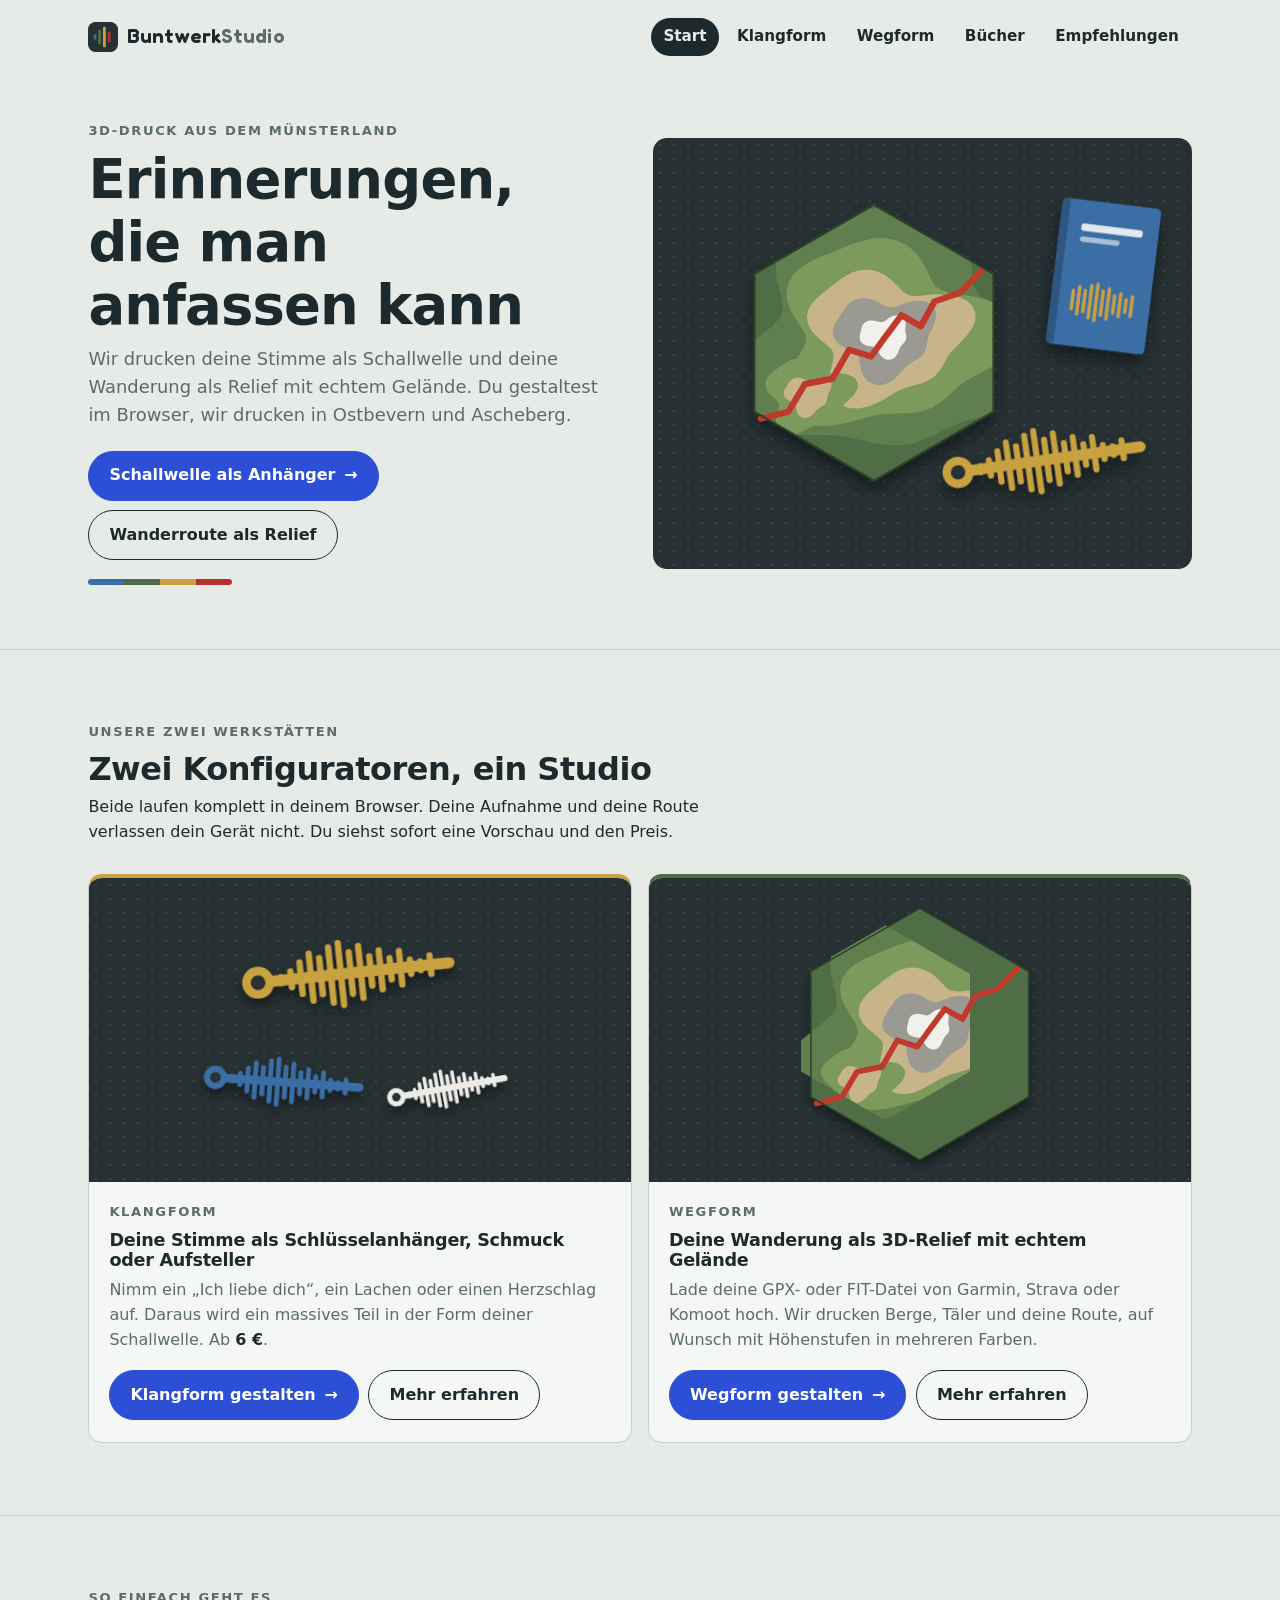
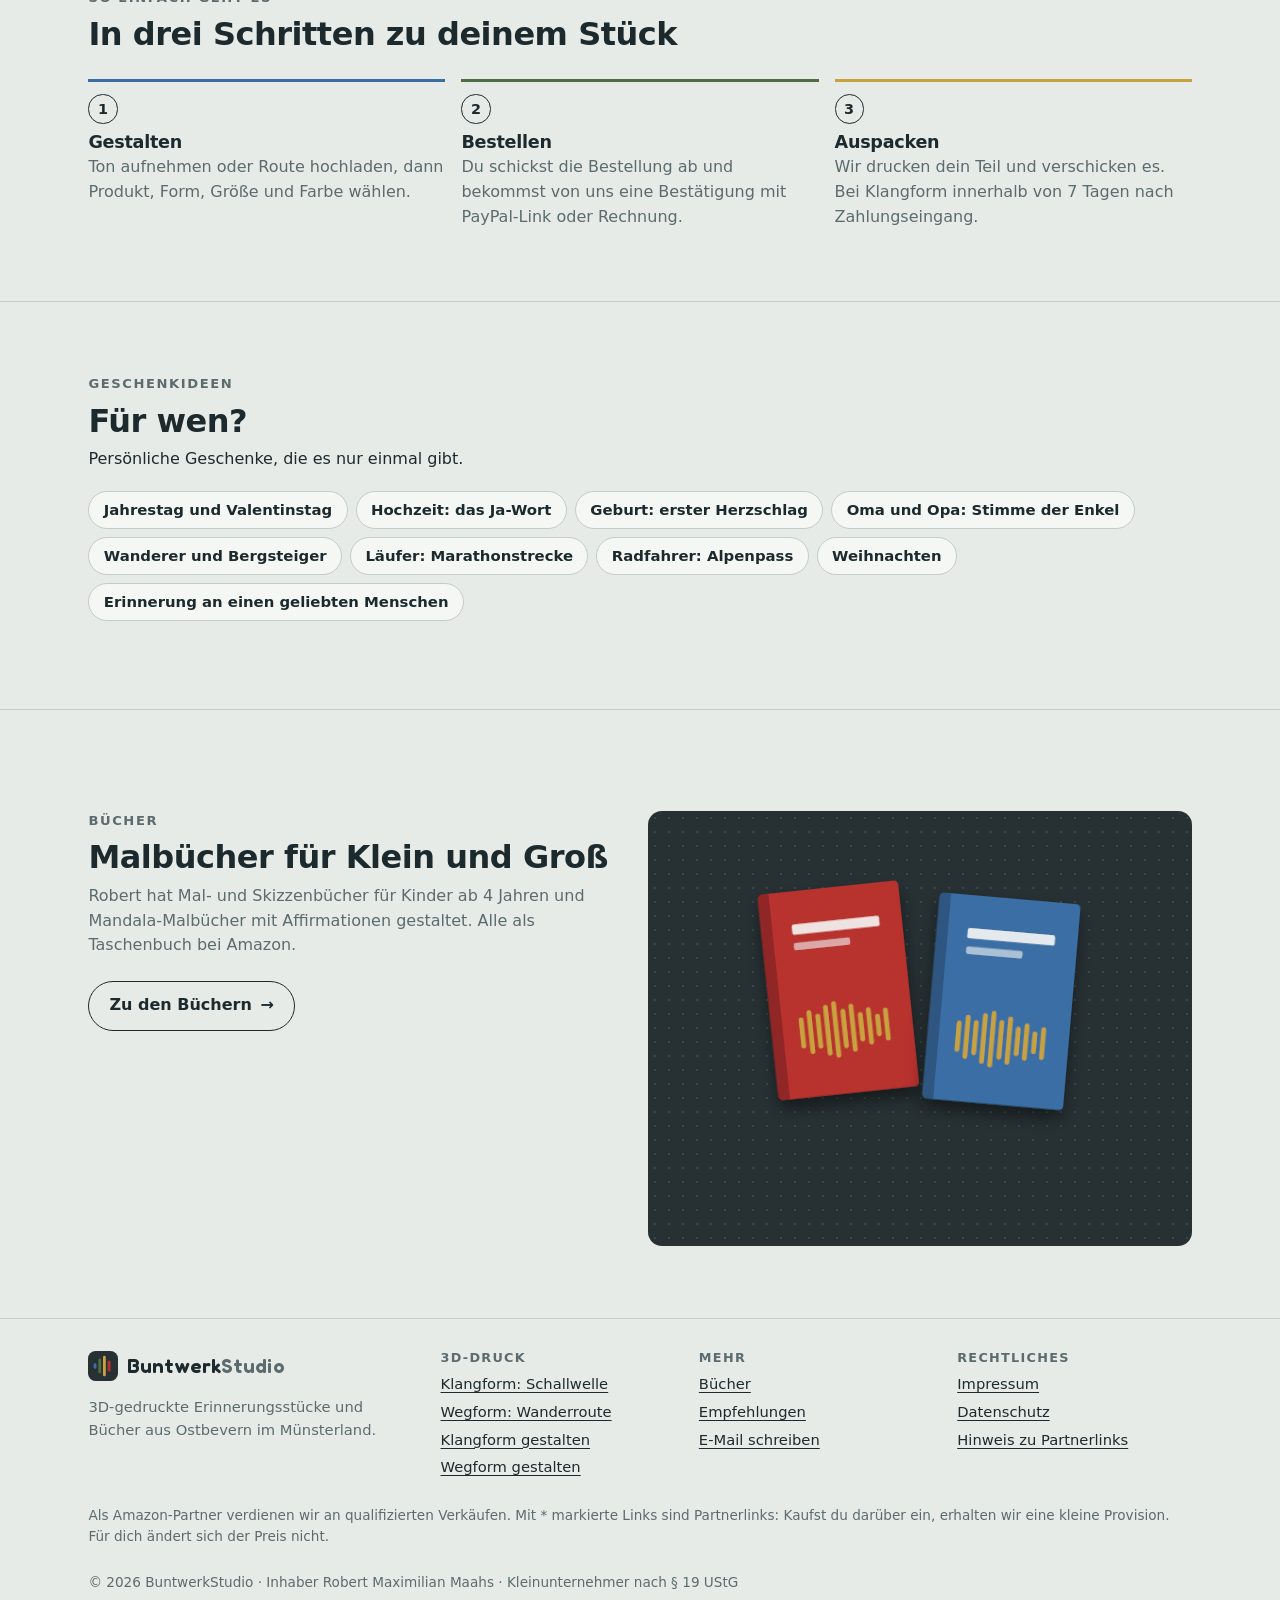
==== index.html @ 632449df "Website BuntwerkStudio: Startseite, Klangform, Wegform, Bücher, Empfehlungen, Impressum, Datenschutz" ====
<!doctype html>
<html lang="de">
<head>
  <meta charset="utf-8">
  <meta name="viewport" content="width=device-width, initial-scale=1">
  <meta http-equiv="Content-Security-Policy" content="default-src 'self'; img-src 'self' data:; style-src 'self'; script-src 'self'; font-src 'self'; form-action 'none'; base-uri 'self'">
  <meta name="referrer" content="strict-origin-when-cross-origin">
  <title>BuntwerkStudio – Schallwelle und Wanderroute als 3D-Druck</title>
  <meta name="description" content="Personalisierte 3D-Druck-Geschenke aus dem Münsterland: deine Stimme als Schallwellen-Anhänger (Klangform) und deine Wanderroute als 3D-Relief (Wegform). Dazu Malbücher für Kinder und Erwachsene.">
  <meta name="robots" content="index, follow, max-image-preview:large">
  <link rel="canonical" href="https://buntwerkstudio.github.io/">
  <meta property="og:type" content="website">
  <meta property="og:locale" content="de_DE">
  <meta property="og:site_name" content="BuntwerkStudio">
  <meta property="og:title" content="BuntwerkStudio – Schallwelle und Wanderroute als 3D-Druck">
  <meta property="og:description" content="Personalisierte 3D-Druck-Geschenke aus dem Münsterland: deine Stimme als Schallwellen-Anhänger (Klangform) und deine Wanderroute als 3D-Relief (Wegform). Dazu Malbücher für Kinder und Erwachsene.">
  <meta property="og:url" content="https://buntwerkstudio.github.io/">
  <meta property="og:image" content="https://buntwerkstudio.github.io/img/vorschau.png">
  <meta property="og:image:width" content="1200">
  <meta property="og:image:height" content="630">
  <meta name="twitter:card" content="summary_large_image">
  <meta name="theme-color" content="#273134">
  <link rel="icon" href="data:image/svg+xml,%3Csvg xmlns=%22http://www.w3.org/2000/svg%22 viewBox=%220 0 32 32%22%3E%3Crect width=%2232%22 height=%2232%22 rx=%228%22 fill=%22%23273134%22/%3E%3Crect x=%226%22 y=%2213%22 width=%223%22 height=%226%22 rx=%221.5%22 fill=%22%233a6ea5%22/%3E%3Crect x=%2211%22 y=%228%22 width=%223%22 height=%2216%22 rx=%221.5%22 fill=%22%234f6e45%22/%3E%3Crect x=%2216%22 y=%225%22 width=%223%22 height=%2222%22 rx=%221.5%22 fill=%22%23c9a23f%22/%3E%3Crect x=%2221%22 y=%2210%22 width=%223%22 height=%2212%22 rx=%221.5%22 fill=%22%23b8312f%22/%3E%3C/svg%3E">
  <link rel="preload" href="fonts/fredoka-600.woff" as="font" type="font/woff" crossorigin>
  <link rel="stylesheet" href="css/style.css">
  <script type="application/ld+json">{"@context":"https://schema.org","@type":"Organization","@id":"https://buntwerkstudio.github.io/#organisation","name":"BuntwerkStudio","url":"https://buntwerkstudio.github.io/","logo":"https://buntwerkstudio.github.io/img/logo.png","email":"buntwerkstudio@gmail.com","founder":{"@type":"Person","name":"Robert Maximilian Maahs"},"address":{"@type":"PostalAddress","streetAddress":"Zum Fuchsbau 7","postalCode":"48346","addressLocality":"Ostbevern","addressRegion":"Nordrhein-Westfalen","addressCountry":"DE"},"brand":[{"@type":"Brand","name":"Klangform"},{"@type":"Brand","name":"Wegform"}],"sameAs":["https://klangform.netlify.app/","https://tracks-and-trails.netlify.app/"]}</script><script type="application/ld+json">{"@context":"https://schema.org","@type":"WebSite","name":"BuntwerkStudio","url":"https://buntwerkstudio.github.io/","inLanguage":"de-DE","publisher":{"@id":"https://buntwerkstudio.github.io/#organisation"}}</script>
</head>
<body>
<header class="huelle kopfzeile"><a class="wortmarke" href="./" aria-label="BuntwerkStudio – Startseite"><svg viewBox="0 0 32 32" aria-hidden="true"><rect width="32" height="32" rx="8" fill="#273134"/><rect x="6" y="13" width="3" height="6" rx="1.5" fill="#3a6ea5"/><rect x="11" y="8" width="3" height="16" rx="1.5" fill="#4f6e45"/><rect x="16" y="5" width="3" height="22" rx="1.5" fill="#c9a23f"/><rect x="21" y="10" width="3" height="12" rx="1.5" fill="#b8312f"/></svg><span>Buntwerk<b>Studio</b></span></a><nav class="menue" aria-label="Hauptmenü"><a href="./" aria-current="page">Start</a><a href="schallwelle-anhaenger.html">Klangform</a><a href="wanderroute-3d-relief.html">Wegform</a><a href="buecher.html">Bücher</a><a href="empfehlungen.html">Empfehlungen</a></nav></header>
<main>
<section class="huelle held">
  <div>
    <p class="marke">3D-Druck aus dem Münsterland</p>
    <h1>Erinnerungen, die man anfassen kann</h1>
    <p class="einleitung">Wir drucken deine Stimme als Schallwelle und deine Wanderung als Relief mit echtem Gelände. Du gestaltest im Browser, wir drucken in Ostbevern und Ascheberg.</p>
    <div class="knoepfe">
      <a class="haupt" href="schallwelle-anhaenger.html">Schallwelle als Anhänger <span class="pfeil" aria-hidden="true">→</span></a>
      <a class="zweit" href="wanderroute-3d-relief.html">Wanderroute als Relief</a>
    </div>
    <div class="streifen" aria-hidden="true"><i></i><i></i><i></i><i></i></div>
  </div>
  <div class="bett"><svg viewBox="0 0 500 400" role="img" xmlns="http://www.w3.org/2000/svg"><title>3D-gedrucktes Wanderrelief, Schallwellen-Anhänger und Buch auf einem Druckbett</title><defs><filter id="schatten" x="-20%" y="-20%" width="140%" height="150%"><feDropShadow dx="0" dy="9" stdDeviation="8" flood-color="#000" flood-opacity=".45"/></filter></defs><clipPath id="sechs"><polygon points="315.9,254.0 205.0,318.0 94.1,254.0 94.1,126.0 205.0,62.0 315.9,126.0"/></clipPath><polygon points="315.9,254.0 205.0,318.0 94.1,254.0 94.1,126.0 205.0,62.0 315.9,126.0" fill="#4f6e45" filter="url(#schatten)"/><g clip-path="url(#sechs)"><polygon points="368.2,183.6 377.7,196.7 381.1,210.6 377.7,224.0 368.2,235.5 354.2,244.5 338.0,250.9 321.6,255.2 306.5,258.4 293.4,261.7 282.0,265.6 271.8,270.3 261.7,275.5 251.0,280.3 239.5,283.7 227.5,285.3 215.2,284.8 203.3,282.7 191.9,279.9 180.5,277.4 168.6,275.9 155.3,275.5 140.2,275.7 123.2,275.5 105.4,273.6 88.5,268.9 74.5,260.7 65.4,249.3 62.5,235.5 66.0,220.7 74.7,206.5 86.7,194.0 99.4,183.6 110.2,175.1 117.4,167.6 120.4,160.0 119.8,151.2 117.2,140.6 114.5,128.4 113.8,115.3 116.4,102.6 122.8,91.3 132.7,82.3 145.1,75.9 158.8,71.8 173.0,69.3 187.1,67.5 201.1,65.9 215.2,64.4 229.7,63.4 244.3,63.8 258.6,66.5 271.5,72.3 282.0,81.1 289.5,92.5 293.7,105.2 295.5,117.8 296.3,129.1 298.0,138.2 302.5,145.4 310.9,151.1 323.2,156.7 338.4,163.5 354.2,172.4" fill="#5f7f4f"/><polygon points="340.6,183.6 336.6,193.4 328.9,202.1 319.1,209.4 308.8,215.4 299.2,220.4 291.0,225.1 284.2,230.0 278.2,235.3 272.4,240.7 266.0,245.9 258.7,250.3 250.5,253.4 241.7,255.0 232.7,255.6 223.9,255.6 215.2,256.0 206.4,257.2 196.8,259.5 186.1,262.5 173.9,265.5 160.7,267.2 147.5,266.7 135.6,263.2 126.4,256.5 121.0,247.0 119.9,235.9 122.5,224.2 127.8,213.3 133.9,203.8 139.1,196.0 141.9,189.5 141.7,183.6 138.6,177.4 133.8,170.3 128.8,162.1 125.0,153.0 123.8,143.5 125.6,134.5 130.4,126.5 137.6,119.9 146.2,114.6 155.5,110.3 165.0,106.5 174.4,102.7 183.9,98.9 193.9,95.6 204.4,93.3 215.2,92.9 225.9,94.9 235.6,99.5 243.8,106.4 250.0,114.8 254.5,123.4 258.0,131.1 261.8,137.1 267.0,141.1 274.8,143.5 285.2,145.2 297.9,147.3 311.6,150.9 324.3,156.5 334.2,164.2 339.8,173.5" fill="#7d9a5d"/><polygon points="291.0,183.6 285.7,189.3 280.6,194.3 276.5,198.8 273.3,203.3 270.7,207.9 268.1,212.6 265.1,217.1 261.1,221.2 256.2,224.6 250.7,227.1 244.8,228.9 238.9,230.4 233.2,232.2 227.6,234.6 221.8,237.9 215.2,241.9 207.7,246.0 199.3,249.4 190.3,251.1 181.4,250.6 173.6,247.4 167.8,241.8 164.4,234.4 163.4,226.1 164.3,217.9 166.0,210.6 167.4,204.6 167.4,199.8 165.6,196.0 161.8,192.3 156.7,188.3 151.3,183.6 146.6,178.1 143.6,171.9 142.7,165.6 144.1,159.4 147.4,153.9 151.9,148.9 157.0,144.4 162.3,140.2 167.6,136.0 173.0,131.8 178.9,127.8 185.4,124.5 192.6,122.5 200.3,122.2 208.1,123.8 215.2,127.2 221.4,131.9 226.6,136.9 230.8,141.5 234.9,144.7 239.5,146.3 245.5,146.5 253.1,145.8 262.3,145.0 272.4,145.2 282.2,146.9 290.6,150.6 296.5,156.0 299.3,162.7 298.9,170.0 295.8,177.1" fill="#c8b48a"/><polygon points="255.9,183.6 255.0,186.8 254.5,190.0 254.0,193.2 253.1,196.5 251.6,199.5 249.3,202.3 246.4,204.6 243.2,206.5 240.0,208.4 237.0,210.3 234.2,212.7 231.5,215.7 228.4,219.2 224.8,222.9 220.4,226.2 215.2,228.6 209.7,229.5 204.3,228.6 199.6,225.9 195.9,221.9 193.5,216.9 192.2,211.8 191.6,207.2 191.0,203.5 189.8,200.7 187.7,198.7 184.5,197.1 180.5,195.4 176.1,193.3 172.1,190.6 169.0,187.3 167.2,183.6 166.7,179.7 167.5,175.8 169.1,172.1 171.2,168.6 173.3,165.2 175.5,161.8 177.8,158.4 180.5,155.1 183.7,152.1 187.7,149.8 192.4,148.6 197.5,148.5 202.7,149.6 207.5,151.5 211.7,153.8 215.2,155.9 218.4,157.1 221.6,157.3 225.3,156.3 229.9,154.7 235.3,152.8 241.5,151.4 247.9,151.0 253.7,152.0 258.4,154.5 261.5,158.3 262.7,162.8 262.4,167.6 261.0,172.2 259.1,176.5 257.2,180.2" fill="#9a9a92"/><polygon points="235.0,183.6 235.1,185.2 234.8,186.8 234.2,188.3 233.2,189.7 232.1,191.0 230.9,192.2 229.9,193.5 229.1,194.9 228.3,196.7 227.5,198.7 226.5,200.8 225.0,202.9 223.0,204.6 220.6,205.6 217.9,205.7 215.2,205.0 212.9,203.4 210.9,201.4 209.5,199.2 208.4,197.2 207.4,195.6 206.4,194.5 205.0,193.8 203.2,193.5 201.0,193.2 198.6,192.7 196.3,191.9 194.4,190.7 192.9,189.1 192.1,187.4 191.8,185.5 192.0,183.6 192.3,181.7 192.7,179.9 193.0,178.1 193.5,176.2 194.1,174.4 195.2,172.6 196.7,171.1 198.7,170.0 201.0,169.4 203.6,169.4 206.2,169.7 208.5,170.3 210.5,170.8 212.2,171.0 213.7,170.6 215.2,169.7 217.1,168.3 219.3,166.8 221.9,165.5 224.8,164.6 227.7,164.5 230.3,165.1 232.3,166.6 233.6,168.5 234.3,170.8 234.4,173.1 234.3,175.3 234.1,177.2 234.1,178.9 234.3,180.5 234.6,182.0" fill="#f1f0ea"/><polygon points="186.2,238.6 183.2,241.8 180.2,244.6 177.6,247.1 175.6,249.5 173.9,252.0 172.5,254.5 170.8,257.0 168.7,259.3 166.1,261.2 163.1,262.7 159.9,263.7 156.6,264.5 153.4,265.3 150.3,266.4 147.1,267.9 143.6,269.9 139.5,272.1 135.0,274.0 130.0,275.2 125.1,275.2 120.6,273.9 117.1,271.1 114.9,267.2 114.1,262.8 114.5,258.2 115.5,254.0 116.6,250.5 117.0,247.7 116.4,245.4 114.8,243.3 112.3,241.2 109.4,238.6 106.7,235.7 104.8,232.3 104.1,228.8 104.6,225.4 106.2,222.3 108.6,219.5 111.4,217.0 114.4,214.8 117.4,212.5 120.5,210.3 123.7,208.1 127.2,206.3 131.1,205.0 135.3,204.6 139.5,205.2 143.6,206.9 147.1,209.4 150.0,212.2 152.3,214.9 154.5,217.0 156.8,218.3 159.8,218.7 163.7,218.6 168.4,218.2 173.9,218.2 179.4,219.0 184.3,220.8 188.0,223.6 189.9,227.1 190.1,231.0 188.7,235.0" fill="#7d9a5d"/><polygon points="162.3,238.6 161.9,240.1 161.7,241.6 161.5,243.1 161.1,244.6 160.3,246.0 159.3,247.3 158.0,248.3 156.5,249.2 155.0,250.1 153.6,251.0 152.3,252.1 151.0,253.5 149.6,255.1 148.0,256.8 145.9,258.3 143.6,259.4 141.0,259.8 138.5,259.4 136.3,258.2 134.6,256.3 133.5,254.0 132.9,251.7 132.6,249.6 132.4,247.8 131.8,246.5 130.9,245.6 129.4,244.9 127.5,244.1 125.5,243.1 123.6,241.9 122.2,240.4 121.4,238.6 121.2,236.8 121.5,235.0 122.3,233.3 123.2,231.7 124.2,230.2 125.2,228.6 126.3,227.0 127.5,225.5 129.0,224.1 130.9,223.1 133.0,222.5 135.4,222.4 137.7,222.9 140.0,223.8 141.9,224.9 143.6,225.8 145.0,226.4 146.5,226.5 148.2,226.1 150.3,225.3 152.8,224.4 155.7,223.8 158.6,223.6 161.3,224.1 163.5,225.2 164.9,226.9 165.5,229.0 165.3,231.2 164.7,233.4 163.8,235.3 163.0,237.1" fill="#c8b48a"/></g><path d="M100.0,260.4 L125.6,254.0 L141.0,228.4 L166.6,223.3 L182.0,196.4 L202.4,202.8 L215.2,184.9 L230.6,164.4 L248.5,174.6 L261.3,151.6 L284.4,143.9 L304.8,123.4" fill="none" stroke="#c0392b" stroke-width="5.8" stroke-linecap="round" stroke-linejoin="round"/><polygon points="315.9,254.0 205.0,318.0 94.1,254.0 94.1,126.0 205.0,62.0 315.9,126.0" fill="none" stroke="#2e4229" stroke-width="2"/><g transform="rotate(-8 363 299)" filter="url(#schatten)"><g fill="#c9a23f"><circle cx="282.3" cy="299.0" r="14.3"/><rect x="283.6" y="294.0" width="174.4" height="9.9" rx="5.0"/><rect x="300.6" y="293.4" width="5.5" height="11.2" rx="2.8"/><rect x="309.4" y="289.1" width="5.5" height="19.8" rx="2.8"/><rect x="318.3" y="281.9" width="5.5" height="34.1" rx="2.8"/><rect x="327.2" y="274.8" width="5.5" height="48.4" rx="2.8"/><rect x="336.1" y="279.8" width="5.5" height="38.4" rx="2.8"/><rect x="344.9" y="271.1" width="5.5" height="55.8" rx="2.8"/><rect x="353.8" y="268.0" width="5.5" height="62.0" rx="2.8"/><rect x="362.7" y="277.3" width="5.5" height="43.4" rx="2.8"/><rect x="371.6" y="272.6" width="5.5" height="52.7" rx="2.8"/><rect x="380.5" y="282.9" width="5.5" height="32.2" rx="2.8"/><rect x="389.3" y="278.5" width="5.5" height="40.9" rx="2.8"/><rect x="398.2" y="286.6" width="5.5" height="24.8" rx="2.8"/><rect x="407.1" y="281.0" width="5.5" height="36.0" rx="2.8"/><rect x="416.0" y="289.7" width="5.5" height="18.6" rx="2.8"/><rect x="424.9" y="292.2" width="5.5" height="13.6" rx="2.8"/><rect x="433.7" y="287.8" width="5.5" height="22.3" rx="2.8"/><rect x="442.6" y="294.0" width="5.5" height="9.9" rx="2.8"/></g><circle cx="282.3" cy="299.0" r="6.8" fill="#273134"/></g><g transform="rotate(7 418 128)" filter="url(#schatten)"><rect x="372" y="60" width="92" height="136" rx="4" fill="#3a6ea5"/><rect x="372" y="60" width="7.4" height="136" rx="2" fill="#000" opacity=".22"/><rect x="392.2" y="81.8" width="57.0" height="6.8" rx="2" fill="#f5f7f4" opacity=".9"/><rect x="392.2" y="94.0" width="36.8" height="4.8" rx="2" fill="#f5f7f4" opacity=".6"/><g transform="translate(390.4 134.8) scale(0.613)" fill="#c9a23f"><rect x="0" y="13.5" width="5" height="33.0" rx="2.5"/><rect x="9" y="6.599999999999998" width="5" height="46.8" rx="2.5"/><rect x="18" y="11.399999999999999" width="5" height="37.2" rx="2.5"/><rect x="27" y="3.0" width="5" height="54.0" rx="2.5"/><rect x="36" y="0.0" width="5" height="60.0" rx="2.5"/><rect x="45" y="9.0" width="5" height="42.0" rx="2.5"/><rect x="54" y="4.5" width="5" height="51.0" rx="2.5"/><rect x="63" y="14.399999999999999" width="5" height="31.2" rx="2.5"/><rect x="72" y="10.2" width="5" height="39.6" rx="2.5"/><rect x="81" y="18.0" width="5" height="24.0" rx="2.5"/><rect x="90" y="12.600000000000001" width="5" height="34.8" rx="2.5"/></g></g></svg></div>
</section>

<section class="abschnitt"><div class="huelle">
  <div class="kopf-abschnitt"><p class="marke">Unsere zwei Werkstätten</p>
    <h2>Zwei Konfiguratoren, ein Studio</h2>
    <p>Beide laufen komplett in deinem Browser. Deine Aufnahme und deine Route verlassen dein Gerät nicht. Du siehst sofort eine Vorschau und den Preis.</p></div>
  <div class="karten">
    <article class="karte karte-oben gold">
      <div class="bett"><svg viewBox="0 0 500 400" role="img" xmlns="http://www.w3.org/2000/svg"><title>Schlüsselanhänger in Form einer Schallwelle</title><defs><filter id="schatten" x="-20%" y="-20%" width="140%" height="150%"><feDropShadow dx="0" dy="9" stdDeviation="8" flood-color="#000" flood-opacity=".45"/></filter></defs><g transform="rotate(-6 235 125)" filter="url(#schatten)"><g fill="#c9a23f"><circle cx="115.8" cy="125.0" r="20.8"/><rect x="117.7" y="117.8" width="257.3" height="14.4" rx="7.2"/><rect x="142.2" y="116.9" width="8.1" height="16.2" rx="4.1"/><rect x="155.4" y="110.6" width="8.1" height="28.8" rx="4.1"/><rect x="168.5" y="100.2" width="8.1" height="49.5" rx="4.1"/><rect x="181.7" y="89.9" width="8.1" height="70.2" rx="4.1"/><rect x="194.8" y="97.1" width="8.1" height="55.8" rx="4.1"/><rect x="207.9" y="84.5" width="8.1" height="81.0" rx="4.1"/><rect x="221.1" y="80.0" width="8.1" height="90.0" rx="4.1"/><rect x="234.2" y="93.5" width="8.1" height="63.0" rx="4.1"/><rect x="247.3" y="86.8" width="8.1" height="76.5" rx="4.1"/><rect x="260.5" y="101.6" width="8.1" height="46.8" rx="4.1"/><rect x="273.6" y="95.3" width="8.1" height="59.4" rx="4.1"/><rect x="286.7" y="107.0" width="8.1" height="36.0" rx="4.1"/><rect x="299.9" y="98.9" width="8.1" height="52.2" rx="4.1"/><rect x="313.0" y="111.5" width="8.1" height="27.0" rx="4.1"/><rect x="326.1" y="115.1" width="8.1" height="19.8" rx="4.1"/><rect x="339.3" y="108.8" width="8.1" height="32.4" rx="4.1"/><rect x="352.4" y="117.8" width="8.1" height="14.4" rx="4.1"/></g><circle cx="115.8" cy="125.0" r="9.8" fill="#273134"/></g><g transform="rotate(4 150 268)" filter="url(#schatten)"><g fill="#3a6ea5"><circle cx="60.2" cy="268.0" r="15.2"/><rect x="61.6" y="262.7" width="193.4" height="10.6" rx="5.3"/><rect x="79.7" y="262.1" width="6.1" height="11.9" rx="3.1"/><rect x="89.6" y="257.4" width="6.1" height="21.1" rx="3.1"/><rect x="99.5" y="249.8" width="6.1" height="36.3" rx="3.1"/><rect x="109.4" y="242.3" width="6.1" height="51.5" rx="3.1"/><rect x="119.3" y="247.5" width="6.1" height="40.9" rx="3.1"/><rect x="129.2" y="238.3" width="6.1" height="59.4" rx="3.1"/><rect x="139.1" y="235.0" width="6.1" height="66.0" rx="3.1"/><rect x="149.0" y="244.9" width="6.1" height="46.2" rx="3.1"/><rect x="158.9" y="239.9" width="6.1" height="56.1" rx="3.1"/><rect x="168.8" y="250.8" width="6.1" height="34.3" rx="3.1"/><rect x="178.7" y="246.2" width="6.1" height="43.6" rx="3.1"/><rect x="188.6" y="254.8" width="6.1" height="26.4" rx="3.1"/><rect x="198.5" y="248.9" width="6.1" height="38.3" rx="3.1"/><rect x="208.4" y="258.1" width="6.1" height="19.8" rx="3.1"/><rect x="218.3" y="260.7" width="6.1" height="14.5" rx="3.1"/><rect x="228.3" y="256.1" width="6.1" height="23.8" rx="3.1"/><rect x="238.2" y="262.7" width="6.1" height="10.6" rx="3.1"/></g><circle cx="60.2" cy="268.0" r="7.2" fill="#273134"/></g><g transform="rotate(-10 365 276)" filter="url(#schatten)"><g fill="#ecebe6"><circle cx="297.0" cy="276.0" r="12.0"/><rect x="298.1" y="271.8" width="146.9" height="8.3" rx="4.2"/><rect x="312.3" y="271.3" width="4.6" height="9.4" rx="2.3"/><rect x="319.8" y="267.7" width="4.6" height="16.6" rx="2.3"/><rect x="327.3" y="261.7" width="4.6" height="28.6" rx="2.3"/><rect x="334.8" y="255.7" width="4.6" height="40.6" rx="2.3"/><rect x="342.2" y="259.9" width="4.6" height="32.2" rx="2.3"/><rect x="349.7" y="252.6" width="4.6" height="46.8" rx="2.3"/><rect x="357.2" y="250.0" width="4.6" height="52.0" rx="2.3"/><rect x="364.7" y="257.8" width="4.6" height="36.4" rx="2.3"/><rect x="372.2" y="253.9" width="4.6" height="44.2" rx="2.3"/><rect x="379.7" y="262.5" width="4.6" height="27.0" rx="2.3"/><rect x="387.1" y="258.8" width="4.6" height="34.3" rx="2.3"/><rect x="394.6" y="265.6" width="4.6" height="20.8" rx="2.3"/><rect x="402.1" y="260.9" width="4.6" height="30.2" rx="2.3"/><rect x="409.6" y="268.2" width="4.6" height="15.6" rx="2.3"/><rect x="417.1" y="270.3" width="4.6" height="11.4" rx="2.3"/><rect x="424.6" y="266.6" width="4.6" height="18.7" rx="2.3"/><rect x="432.1" y="271.8" width="4.6" height="8.3" rx="2.3"/></g><circle cx="297.0" cy="276.0" r="5.7" fill="#273134"/></g></svg></div>
      <div class="karte-text">
        <p class="marke">Klangform</p>
        <h3>Deine Stimme als Schlüsselanhänger, Schmuck oder Aufsteller</h3>
        <p>Nimm ein „Ich liebe dich“, ein Lachen oder einen Herzschlag auf. Daraus wird ein massives Teil in der Form deiner Schallwelle. Ab <span class="preis">6 €</span>.</p>
        <div class="knoepfe">
          <a class="haupt" href="https://klangform.netlify.app/" rel="noopener">Klangform gestalten <span class="pfeil" aria-hidden="true">→</span></a>
          <a class="zweit" href="schallwelle-anhaenger.html">Mehr erfahren</a>
        </div>
      </div>
    </article>
    <article class="karte karte-oben gruen">
      <div class="bett"><svg viewBox="0 0 500 400" role="img" xmlns="http://www.w3.org/2000/svg"><title>Relief einer Wanderroute in Höhenstufen mit roter Route</title><defs><filter id="schatten" x="-20%" y="-20%" width="140%" height="150%"><feDropShadow dx="0" dy="9" stdDeviation="8" flood-color="#000" flood-opacity=".45"/></filter></defs><clipPath id="sechs"><polygon points="392.9,287.5 250.0,370.0 107.1,287.5 107.1,122.5 250.0,40.0 392.9,122.5"/></clipPath><polygon points="392.9,287.5 250.0,370.0 107.1,287.5 107.1,122.5 250.0,40.0 392.9,122.5" fill="#4f6e45" filter="url(#schatten)"/><g clip-path="url(#sechs)"><polygon points="460.4,196.8 472.6,213.7 477.0,231.6 472.6,248.8 460.3,263.7 442.4,275.3 421.5,283.5 400.3,289.0 380.8,293.2 363.9,297.4 349.3,302.4 336.1,308.5 323.0,315.2 309.3,321.3 294.5,325.8 278.9,327.8 263.2,327.2 247.9,324.5 233.1,320.9 218.5,317.7 203.1,315.7 186.0,315.2 166.4,315.5 144.6,315.3 121.7,312.8 99.8,306.7 81.8,296.1 70.1,281.4 66.3,263.6 70.8,244.6 82.1,226.3 97.6,210.1 113.9,196.8 127.8,185.8 137.1,176.2 141.0,166.4 140.2,155.0 136.8,141.3 133.4,125.6 132.5,108.8 135.8,92.3 144.1,77.7 156.8,66.2 172.7,57.9 190.4,52.7 208.7,49.4 226.9,47.1 245.0,45.1 263.2,43.1 281.8,41.8 300.7,42.3 319.0,45.8 335.7,53.2 349.3,64.6 358.9,79.3 364.4,95.6 366.7,111.9 367.7,126.4 369.9,138.3 375.7,147.5 386.5,154.9 402.4,162.1 421.9,170.9 442.4,182.3" fill="#5f7f4f"/><polygon points="424.8,196.8 419.6,209.4 409.8,220.7 397.1,230.1 383.8,237.7 371.4,244.2 360.8,250.2 352.0,256.5 344.4,263.3 336.9,270.4 328.7,277.1 319.3,282.7 308.6,286.7 297.3,288.8 285.7,289.5 274.4,289.6 263.2,290.0 251.8,291.6 239.5,294.5 225.6,298.5 209.9,302.3 192.9,304.5 175.9,303.9 160.5,299.3 148.7,290.7 141.7,278.5 140.2,264.1 143.7,249.1 150.5,235.0 158.4,222.8 165.0,212.8 168.6,204.4 168.3,196.8 164.4,188.8 158.3,179.6 151.8,169.0 146.9,157.2 145.3,145.1 147.6,133.4 153.8,123.2 163.1,114.7 174.2,107.9 186.2,102.3 198.4,97.3 210.5,92.4 222.8,87.6 235.7,83.3 249.2,80.4 263.2,79.8 276.9,82.4 289.5,88.3 300.0,97.3 308.0,108.0 313.8,119.1 318.3,129.1 323.2,136.8 330.0,142.0 339.9,145.1 353.4,147.3 369.8,150.0 387.4,154.6 403.7,161.8 416.5,171.7 423.8,183.8" fill="#7d9a5d"/><polygon points="360.9,196.8 354.0,204.1 347.5,210.5 342.1,216.4 338.0,222.2 334.6,228.1 331.4,234.1 327.4,240.0 322.3,245.2 316.1,249.6 308.9,252.8 301.2,255.1 293.7,257.1 286.4,259.3 279.1,262.5 271.6,266.7 263.2,271.9 253.5,277.1 242.6,281.5 231.0,283.8 219.6,283.1 209.6,279.0 202.1,271.8 197.7,262.2 196.4,251.5 197.5,240.9 199.7,231.5 201.5,223.8 201.5,217.7 199.1,212.7 194.3,208.0 187.7,202.8 180.7,196.8 174.7,189.6 170.8,181.7 169.7,173.5 171.5,165.6 175.7,158.4 181.5,152.0 188.1,146.2 194.9,140.8 201.7,135.3 208.8,129.9 216.3,124.8 224.7,120.6 234.1,118.0 244.0,117.6 253.9,119.7 263.2,124.1 271.2,130.1 277.8,136.6 283.3,142.4 288.5,146.6 294.5,148.7 302.2,148.9 312.0,148.0 323.8,147.0 336.8,147.2 349.5,149.4 360.4,154.1 368.0,161.1 371.6,169.8 371.0,179.2 367.1,188.4" fill="#c8b48a"/><polygon points="315.6,196.8 314.5,200.9 313.8,205.0 313.2,209.2 312.0,213.3 310.0,217.3 307.1,220.8 303.4,223.8 299.3,226.3 295.1,228.7 291.3,231.2 287.7,234.3 284.1,238.1 280.2,242.6 275.5,247.4 269.8,251.7 263.2,254.7 256.1,255.9 249.1,254.8 243.0,251.3 238.3,246.1 235.2,239.7 233.5,233.2 232.7,227.2 232.0,222.4 230.5,218.8 227.7,216.2 223.6,214.1 218.4,212.0 212.8,209.3 207.6,205.8 203.5,201.6 201.2,196.8 200.7,191.7 201.7,186.7 203.8,182.0 206.4,177.5 209.2,173.1 212.0,168.7 215.0,164.3 218.4,160.0 222.6,156.2 227.7,153.2 233.8,151.6 240.3,151.5 247.0,152.9 253.2,155.4 258.6,158.4 263.2,161.0 267.3,162.6 271.4,162.8 276.2,161.6 282.0,159.4 289.1,157.0 297.1,155.2 305.3,154.7 312.8,156.1 318.9,159.3 322.8,164.1 324.4,169.9 324.0,176.1 322.2,182.1 319.7,187.5 317.3,192.4" fill="#9a9a92"/><polygon points="288.6,196.8 288.8,198.8 288.5,200.9 287.6,202.8 286.4,204.6 284.9,206.3 283.4,207.8 282.1,209.5 281.0,211.4 280.1,213.6 279.0,216.2 277.7,219.0 275.8,221.6 273.2,223.8 270.1,225.1 266.6,225.3 263.2,224.3 260.1,222.3 257.6,219.7 255.8,216.9 254.4,214.3 253.1,212.2 251.8,210.8 250.0,209.9 247.7,209.5 244.9,209.1 241.8,208.5 238.8,207.4 236.3,205.9 234.5,203.9 233.4,201.6 233.0,199.2 233.2,196.8 233.6,194.4 234.1,192.0 234.6,189.6 235.2,187.2 236.0,184.8 237.3,182.6 239.2,180.6 241.8,179.2 244.9,178.5 248.2,178.4 251.5,178.9 254.5,179.6 257.1,180.3 259.3,180.5 261.2,180.0 263.2,178.8 265.6,177.1 268.4,175.1 271.8,173.4 275.6,172.3 279.3,172.1 282.6,173.0 285.2,174.8 286.9,177.3 287.7,180.3 287.9,183.2 287.7,186.0 287.5,188.5 287.5,190.7 287.8,192.7 288.2,194.7" fill="#f1f0ea"/><polygon points="225.8,267.7 221.9,271.8 218.0,275.4 214.7,278.6 212.0,281.7 210.0,284.9 208.1,288.1 205.9,291.3 203.2,294.3 199.9,296.8 196.0,298.7 191.8,300.0 187.6,301.0 183.5,302.0 179.5,303.4 175.3,305.4 170.8,308.0 165.6,310.8 159.7,313.3 153.4,314.8 147.0,314.9 141.2,313.1 136.7,309.5 133.9,304.6 132.9,298.8 133.4,292.9 134.7,287.5 136.0,283.0 136.6,279.3 135.9,276.4 133.7,273.7 130.5,271.0 126.8,267.7 123.3,263.9 120.9,259.6 119.9,255.0 120.6,250.6 122.7,246.6 125.7,243.0 129.4,239.8 133.2,236.9 137.1,234.0 141.0,231.2 145.2,228.4 149.7,226.0 154.8,224.3 160.2,223.8 165.6,224.6 170.8,226.8 175.3,230.0 179.1,233.6 182.1,237.1 184.9,239.9 187.9,241.5 191.7,242.0 196.7,241.8 202.9,241.4 209.9,241.4 217.0,242.4 223.3,244.7 228.0,248.3 230.6,252.8 230.8,257.9 229.0,263.0" fill="#7d9a5d"/><polygon points="195.0,267.7 194.5,269.6 194.2,271.5 193.9,273.4 193.4,275.4 192.4,277.2 191.1,278.8 189.3,280.2 187.5,281.4 185.5,282.4 183.8,283.6 182.1,285.0 180.5,286.8 178.6,288.9 176.5,291.1 173.8,293.1 170.8,294.5 167.5,295.0 164.3,294.5 161.5,292.9 159.3,290.5 157.9,287.5 157.1,284.5 156.7,281.8 156.4,279.5 155.7,277.9 154.4,276.7 152.5,275.7 150.1,274.7 147.5,273.5 145.1,271.9 143.3,269.9 142.2,267.7 141.9,265.4 142.4,263.1 143.4,260.9 144.6,258.8 145.9,256.8 147.2,254.7 148.5,252.7 150.1,250.7 152.1,249.0 154.4,247.6 157.2,246.8 160.2,246.8 163.3,247.5 166.2,248.6 168.7,250.0 170.8,251.2 172.7,251.9 174.6,252.0 176.8,251.5 179.5,250.5 182.8,249.4 186.4,248.5 190.2,248.3 193.7,248.9 196.5,250.4 198.3,252.6 199.1,255.3 198.9,258.2 198.0,260.9 196.9,263.4 195.8,265.7" fill="#c8b48a"/></g><path d="M114.7,295.8 L147.7,287.5 L167.5,254.5 L200.5,247.9 L220.3,213.2 L246.7,221.5 L263.2,198.4 L283.0,172.0 L306.1,185.2 L322.6,155.5 L352.3,145.6 L378.7,119.2" fill="none" stroke="#c0392b" stroke-width="7.4" stroke-linecap="round" stroke-linejoin="round"/><polygon points="392.9,287.5 250.0,370.0 107.1,287.5 107.1,122.5 250.0,40.0 392.9,122.5" fill="none" stroke="#2e4229" stroke-width="2"/></svg></div>
      <div class="karte-text">
        <p class="marke">Wegform</p>
        <h3>Deine Wanderung als 3D-Relief mit echtem Gelände</h3>
        <p>Lade deine GPX- oder FIT-Datei von Garmin, Strava oder Komoot hoch. Wir drucken Berge, Täler und deine Route, auf Wunsch mit Höhenstufen in mehreren Farben.</p>
        <div class="knoepfe">
          <a class="haupt" href="https://tracks-and-trails.netlify.app/" rel="noopener">Wegform gestalten <span class="pfeil" aria-hidden="true">→</span></a>
          <a class="zweit" href="wanderroute-3d-relief.html">Mehr erfahren</a>
        </div>
      </div>
    </article>
  </div>
</div></section>

<section class="abschnitt"><div class="huelle">
  <div class="kopf-abschnitt"><p class="marke">So einfach geht es</p><h2>In drei Schritten zu deinem Stück</h2></div>
  <ol class="ablauf">
    <li><h3>Gestalten</h3><p>Ton aufnehmen oder Route hochladen, dann Produkt, Form, Größe und Farbe wählen.</p></li>
    <li><h3>Bestellen</h3><p>Du schickst die Bestellung ab und bekommst von uns eine Bestätigung mit PayPal-Link oder Rechnung.</p></li>
    <li><h3>Auspacken</h3><p>Wir drucken dein Teil und verschicken es. Bei Klangform innerhalb von 7 Tagen nach Zahlungseingang.</p></li>
  </ol>
</div></section>

<section class="abschnitt"><div class="huelle">
  <div class="kopf-abschnitt"><p class="marke">Geschenkideen</p><h2>Für wen?</h2>
    <p>Persönliche Geschenke, die es nur einmal gibt.</p></div>
  <ul class="chips">
    <li>Jahrestag und Valentinstag</li><li>Hochzeit: das Ja-Wort</li><li>Geburt: erster Herzschlag</li>
    <li>Oma und Opa: Stimme der Enkel</li><li>Wanderer und Bergsteiger</li><li>Läufer: Marathonstrecke</li>
    <li>Radfahrer: Alpenpass</li><li>Weihnachten</li><li>Erinnerung an einen geliebten Menschen</li>
  </ul>
</div></section>

<section class="abschnitt"><div class="huelle karten">
  <div>
    <p class="marke">Bücher</p><h2>Malbücher für Klein und Groß</h2>
    <p class="leise">Robert hat Mal- und Skizzenbücher für Kinder ab 4 Jahren und Mandala-Malbücher mit Affirmationen gestaltet. Alle als Taschenbuch bei Amazon.</p>
    <div class="knoepfe"><a class="zweit" href="buecher.html">Zu den Büchern <span class="pfeil" aria-hidden="true">→</span></a></div>
  </div>
  <div class="bett"><svg viewBox="0 0 500 400" role="img" xmlns="http://www.w3.org/2000/svg"><title>Bücher von BuntwerkStudio</title><defs><filter id="schatten" x="-20%" y="-20%" width="140%" height="150%"><feDropShadow dx="0" dy="9" stdDeviation="8" flood-color="#000" flood-opacity=".45"/></filter></defs><g transform="rotate(-6 175 165)" filter="url(#schatten)"><rect x="110" y="70" width="130" height="190" rx="4" fill="#b8312f"/><rect x="110" y="70" width="10.4" height="190" rx="2" fill="#000" opacity=".22"/><rect x="138.6" y="100.4" width="80.6" height="9.5" rx="2" fill="#f5f7f4" opacity=".9"/><rect x="138.6" y="117.5" width="52.0" height="6.7" rx="2" fill="#f5f7f4" opacity=".6"/><g transform="translate(136.0 174.5) scale(0.867)" fill="#c9a23f"><rect x="0" y="13.5" width="5" height="33.0" rx="2.5"/><rect x="9" y="6.599999999999998" width="5" height="46.8" rx="2.5"/><rect x="18" y="11.399999999999999" width="5" height="37.2" rx="2.5"/><rect x="27" y="3.0" width="5" height="54.0" rx="2.5"/><rect x="36" y="0.0" width="5" height="60.0" rx="2.5"/><rect x="45" y="9.0" width="5" height="42.0" rx="2.5"/><rect x="54" y="4.5" width="5" height="51.0" rx="2.5"/><rect x="63" y="14.399999999999999" width="5" height="31.2" rx="2.5"/><rect x="72" y="10.2" width="5" height="39.6" rx="2.5"/><rect x="81" y="18.0" width="5" height="24.0" rx="2.5"/><rect x="90" y="12.600000000000001" width="5" height="34.8" rx="2.5"/></g></g><g transform="rotate(5 325 175)" filter="url(#schatten)"><rect x="260" y="80" width="130" height="190" rx="4" fill="#3a6ea5"/><rect x="260" y="80" width="10.4" height="190" rx="2" fill="#000" opacity=".22"/><rect x="288.6" y="110.4" width="80.6" height="9.5" rx="2" fill="#f5f7f4" opacity=".9"/><rect x="288.6" y="127.5" width="52.0" height="6.7" rx="2" fill="#f5f7f4" opacity=".6"/><g transform="translate(286.0 184.5) scale(0.867)" fill="#c9a23f"><rect x="0" y="13.5" width="5" height="33.0" rx="2.5"/><rect x="9" y="6.599999999999998" width="5" height="46.8" rx="2.5"/><rect x="18" y="11.399999999999999" width="5" height="37.2" rx="2.5"/><rect x="27" y="3.0" width="5" height="54.0" rx="2.5"/><rect x="36" y="0.0" width="5" height="60.0" rx="2.5"/><rect x="45" y="9.0" width="5" height="42.0" rx="2.5"/><rect x="54" y="4.5" width="5" height="51.0" rx="2.5"/><rect x="63" y="14.399999999999999" width="5" height="31.2" rx="2.5"/><rect x="72" y="10.2" width="5" height="39.6" rx="2.5"/><rect x="81" y="18.0" width="5" height="24.0" rx="2.5"/><rect x="90" y="12.600000000000001" width="5" height="34.8" rx="2.5"/></g></g></svg></div>
</div></section>
</main>
<footer class="fuss"><div class="huelle">
  <div class="fuss-raster">
    <div><a class="wortmarke" href="./"><svg viewBox="0 0 32 32" aria-hidden="true"><rect width="32" height="32" rx="8" fill="#273134"/><rect x="6" y="13" width="3" height="6" rx="1.5" fill="#3a6ea5"/><rect x="11" y="8" width="3" height="16" rx="1.5" fill="#4f6e45"/><rect x="16" y="5" width="3" height="22" rx="1.5" fill="#c9a23f"/><rect x="21" y="10" width="3" height="12" rx="1.5" fill="#b8312f"/></svg><span>Buntwerk<b>Studio</b></span></a>
      <p>3D-gedruckte Erinnerungsstücke und Bücher aus Ostbevern im Münsterland.</p></div>
    <div><h2>3D-Druck</h2><ul>
      <li><a href="schallwelle-anhaenger.html">Klangform: Schallwelle</a></li>
      <li><a href="wanderroute-3d-relief.html">Wegform: Wanderroute</a></li>
      <li><a href="https://klangform.netlify.app/" rel="noopener">Klangform gestalten</a></li>
      <li><a href="https://tracks-and-trails.netlify.app/" rel="noopener">Wegform gestalten</a></li></ul></div>
    <div><h2>Mehr</h2><ul>
      <li><a href="buecher.html">Bücher</a></li>
      <li><a href="empfehlungen.html">Empfehlungen</a></li>
      <li><a href="mailto:buntwerkstudio@gmail.com">E-Mail schreiben</a></li></ul></div>
    <div><h2>Rechtliches</h2><ul>
      <li><a href="impressum.html">Impressum</a></li>
      <li><a href="datenschutz.html">Datenschutz</a></li>
      <li><a href="datenschutz.html#partnerprogramm">Hinweis zu Partnerlinks</a></li></ul></div>
  </div>
  <p class="klein">Als Amazon-Partner verdienen wir an qualifizierten Verkäufen. Mit * markierte Links sind Partnerlinks: Kaufst du darüber ein, erhalten wir eine kleine Provision. Für dich ändert sich der Preis nicht.</p>
  <p class="klein">© 2026 BuntwerkStudio · Inhaber Robert Maximilian Maahs · Kleinunternehmer nach § 19 UStG</p>
</div></footer>
<script src="js/partner.js" defer></script>
</body>
</html>
---- css/style.css ----
/* BuntwerkStudio – Design von Klangform und Wegform (gleiche Farben, Schrift, Formen) */

@font-face {
  font-family: "Fredoka";
  src: url("../fonts/fredoka-600.woff") format("woff");
  font-weight: 600;
  font-display: swap;
}

:root {
  --grund: #e7ebe7;
  --flaeche: #f5f7f4;
  --tinte: #1c2a2e;
  --leise: #5b6b6e;
  --linie: #c4cdc9;
  --aktion: #2d4fd6;
  --aktion-tinte: #ffffff;
  --bett: #273134;
  --bett-punkt: #3a4548;
  --bett-tinte: #c9d3d0;
  --gold: #c9a23f;
  /* „bunt“: die vier Farben aus Wegform */
  --k1: #4f6e45;
  --k2: #b8312f;
  --k3: #c9a23f;
  --k4: #3a6ea5;
  --radius-gross: 14px;
  --radius-klein: 8px;
  color-scheme: light;
}
@media (prefers-color-scheme: dark) {
  :root:not([data-theme="light"]) {
    --grund: #121a1d; --flaeche: #1a2428; --tinte: #e4ebe7; --leise: #9aa9a8;
    --linie: #33423f; --aktion: #7d98ff; --aktion-tinte: #0d1430;
    --bett: #0c1214; --bett-punkt: #1f2a2d;
    --k1: #8fb67f; --k2: #f07a6c; --k3: #e2c063; --k4: #7fa8dd;
    color-scheme: dark;
  }
}
:root[data-theme="dark"] {
  --grund: #121a1d; --flaeche: #1a2428; --tinte: #e4ebe7; --leise: #9aa9a8;
  --linie: #33423f; --aktion: #7d98ff; --aktion-tinte: #0d1430;
  --bett: #0c1214; --bett-punkt: #1f2a2d;
  --k1: #8fb67f; --k2: #f07a6c; --k3: #e2c063; --k4: #7fa8dd;
  color-scheme: dark;
}

* { box-sizing: border-box; }
html { scroll-behavior: smooth; }
body {
  margin: 0;
  background: var(--grund);
  color: var(--tinte);
  font: 16px/1.55 system-ui, -apple-system, "Segoe UI", Roboto, sans-serif;
  -webkit-font-smoothing: antialiased;
}
img, svg { max-width: 100%; }
a { color: inherit; text-underline-offset: 3px; }
:focus-visible { outline: 3px solid var(--aktion); outline-offset: 3px; }

h1, h2, h3 {
  font-family: ui-rounded, "SF Pro Rounded", system-ui, sans-serif;
  letter-spacing: -0.015em;
  line-height: 1.15;
  margin: 0;
}
h1 { font-size: clamp(2rem, 1.3rem + 3vw, 3.4rem); font-weight: 750; }
h2 { font-size: clamp(1.4rem, 1.1rem + 1.2vw, 2rem); font-weight: 720; }
h3 { font-size: 1.1rem; font-weight: 700; }
p { margin: .5rem 0 0; max-width: 62ch; }
.leise { color: var(--leise); }
.sr { position: absolute; width: 1px; height: 1px; overflow: hidden; clip: rect(0 0 0 0); white-space: nowrap; }

.huelle { max-width: 1180px; margin: 0 auto; padding: 0 clamp(1rem, 3vw, 2.5rem); }

/* ---------- Kopf ---------- */
.kopfzeile {
  display: flex; align-items: center; justify-content: space-between; gap: 1rem;
  padding-top: 1.1rem; padding-bottom: 1.1rem;
}
.wortmarke {
  display: inline-flex; align-items: center; gap: .55rem;
  font-family: "Fredoka", ui-rounded, system-ui, sans-serif; font-weight: 600;
  font-size: 1.25rem; text-decoration: none; letter-spacing: .005em;
}
.wortmarke svg { width: 30px; height: 30px; flex: none; }
.wortmarke span b { font-weight: 600; color: var(--leise); }
.menue { display: flex; flex-wrap: wrap; gap: .2rem .3rem; }
.menue a {
  text-decoration: none; font-weight: 600; font-size: .95rem;
  padding: .45rem .8rem; border-radius: 999px;
}
.menue a:hover { background: var(--flaeche); }
.menue a[aria-current="page"] { background: var(--tinte); color: var(--grund); }

/* ---------- Knöpfe (wie Klangform) ---------- */
.knoepfe { display: flex; flex-wrap: wrap; gap: .6rem; margin-top: 1.4rem; }
.haupt, .zweit {
  font: inherit; font-weight: 600; cursor: pointer; text-decoration: none;
  border-radius: 999px; border: 1.5px solid var(--tinte);
  padding: .72rem 1.25rem;
  display: inline-flex; align-items: center; gap: .55rem; white-space: nowrap;
  transition: background-color .15s, color .15s, filter .15s;
}
.haupt { background: var(--aktion); border-color: var(--aktion); color: var(--aktion-tinte); }
.haupt:hover { filter: brightness(1.08); }
.zweit { background: transparent; color: var(--tinte); }
.zweit:hover { background: var(--tinte); color: var(--grund); }
.pfeil { transition: transform .15s; }
a:hover .pfeil { transform: translateX(3px); }

.marke {
  font-size: .82rem; font-weight: 700; letter-spacing: .12em; text-transform: uppercase;
  color: var(--leise); margin: 0 0 .5rem;
}

/* ---------- Bühne (Druckbett) ---------- */
.held {
  display: grid; grid-template-columns: minmax(0, 1fr) minmax(0, 1.05fr);
  gap: clamp(1.5rem, 4vw, 3.5rem); align-items: center;
  padding-top: clamp(1rem, 4vw, 3rem); padding-bottom: clamp(2rem, 5vw, 4rem);
}
.held p.einleitung { font-size: 1.12rem; color: var(--leise); }
.bett {
  position: relative; aspect-ratio: 5 / 4;
  border-radius: var(--radius-gross);
  background-color: var(--bett);
  background-image: radial-gradient(var(--bett-punkt) 1.1px, transparent 1.2px);
  background-size: 14px 14px;
  overflow: hidden; display: grid; place-items: center;
}
.bett svg { width: 100%; height: 100%; }
.bett .unterschrift {
  position: absolute; left: 1rem; right: 1rem; bottom: .75rem; margin: 0;
  color: var(--bett-tinte); font-size: .85rem; opacity: .85; max-width: none;
}

.streifen { display: flex; height: 6px; border-radius: 3px; overflow: hidden; max-width: 9rem; margin: 1.2rem 0 0; }
.streifen i { flex: 1; }
.streifen i:nth-child(1) { background: var(--k4); }
.streifen i:nth-child(2) { background: var(--k1); }
.streifen i:nth-child(3) { background: var(--k3); }
.streifen i:nth-child(4) { background: var(--k2); }

/* ---------- Abschnitte ---------- */
.abschnitt { padding: clamp(2.5rem, 6vw, 4.5rem) 0; border-top: 1px solid var(--linie); }
.abschnitt > .huelle > p { color: var(--leise); }
.kopf-abschnitt { max-width: 46rem; }

.karten { display: grid; grid-template-columns: repeat(2, minmax(0, 1fr)); gap: 1rem; margin-top: 1.8rem; }
.karten.drei { grid-template-columns: repeat(3, minmax(0, 1fr)); }
.karte {
  display: flex; flex-direction: column;
  background: var(--flaeche); border: 1.5px solid var(--linie);
  border-radius: var(--radius-gross); overflow: hidden;
}
.karte .bett { aspect-ratio: 16 / 9; border-radius: 0; }
.karte-text { padding: 1.2rem 1.25rem 1.35rem; display: flex; flex-direction: column; flex: 1; }
.karte-text p { color: var(--leise); }
.karte-text .knoepfe { margin-top: auto; padding-top: 1.1rem; }
.karte-oben { border-top: 4px solid var(--farbe, var(--k4)); }

.preis { font-weight: 700; color: var(--tinte); font-variant-numeric: tabular-nums; }
.liste { margin: .9rem 0 0; padding: 0; list-style: none; display: grid; gap: .45rem; }
.liste li { display: grid; grid-template-columns: 1.1rem 1fr; gap: .55rem; align-items: baseline; }
.liste li::before { content: ""; width: .55rem; height: .55rem; border-radius: 50%; background: var(--farbe, var(--k1)); transform: translateY(-.1rem); }

/* Schritte 1-2-3 */
.ablauf { counter-reset: s; display: grid; grid-template-columns: repeat(3, minmax(0, 1fr)); gap: 1rem; margin: 1.6rem 0 0; padding: 0; list-style: none; }
.ablauf li { counter-increment: s; border-top: 3px solid var(--farbe, var(--k4)); padding-top: .8rem; }
.ablauf li::before {
  content: counter(s); display: inline-grid; place-items: center;
  width: 1.7rem; height: 1.7rem; border-radius: 50%; border: 1.5px solid var(--tinte);
  font-size: .9rem; font-weight: 600; margin-bottom: .5rem;
}
.ablauf li:nth-child(2) { --farbe: var(--k1); }
.ablauf li:nth-child(3) { --farbe: var(--k3); }
.ablauf h3 { margin-bottom: .2rem; }
.ablauf p { color: var(--leise); margin: 0; }

/* Anlässe als Chips */
.chips { display: flex; flex-wrap: wrap; gap: .5rem; margin-top: 1.2rem; padding: 0; list-style: none; }
.chips li { border: 1.5px solid var(--linie); background: var(--flaeche); border-radius: 999px; padding: .4rem .9rem; font-weight: 600; font-size: .93rem; }

/* Tabelle */
.tabelle-huelle { overflow-x: auto; margin-top: 1.4rem; border: 1.5px solid var(--linie); border-radius: var(--radius-gross); background: var(--flaeche); }
table { border-collapse: collapse; width: 100%; font-variant-numeric: tabular-nums; }
th, td { text-align: left; padding: .7rem 1rem; border-bottom: 1px solid var(--linie); vertical-align: top; }
tr:last-child td { border-bottom: 0; }
th { font-size: .82rem; letter-spacing: .06em; text-transform: uppercase; color: var(--leise); }

/* Fragen */
.fragen { margin-top: 1.4rem; display: grid; gap: .6rem; max-width: 50rem; }
details { background: var(--flaeche); border: 1.5px solid var(--linie); border-radius: var(--radius-klein); padding: .2rem 1.1rem; }
summary { cursor: pointer; font-weight: 650; padding: .75rem 0; list-style-position: outside; }
details[open] summary { border-bottom: 1px solid var(--linie); }
details p { color: var(--leise); margin: .7rem 0 .9rem; }

/* Bücher und Empfehlungen */
.buecher { display: grid; grid-template-columns: repeat(auto-fill, minmax(min(100%, 15rem), 1fr)); gap: 1rem; margin-top: 1.8rem; }
.buch { display: flex; flex-direction: column; background: var(--flaeche); border: 1.5px solid var(--linie); border-radius: var(--radius-gross); padding: 1rem; }
.buch img, .buch .umschlag { width: 100%; height: auto; aspect-ratio: 2 / 3; object-fit: cover; border-radius: 6px; box-shadow: 0 8px 18px rgb(0 0 0 / .18); background: var(--bett); }
.buch h3 { margin-top: .9rem; }
.buch p { color: var(--leise); font-size: .95rem; }
.buch .knoepfe { margin-top: auto; padding-top: 1rem; }

.partner-hinweis {
  margin-top: 1.6rem; padding: .85rem 1rem; border-radius: var(--radius-klein);
  border: 1.5px dashed var(--linie); background: var(--flaeche); color: var(--leise); font-size: .92rem; max-width: none;
}
.kennung { font-size: .78rem; font-weight: 700; letter-spacing: .04em; color: var(--leise); }

.kasten { margin-top: 1.4rem; padding: 1.1rem 1.25rem; border: 1.5px solid var(--linie); border-radius: var(--radius-gross); background: var(--flaeche); }
.kasten p:first-child { margin-top: 0; }

/* Textseiten (Impressum, Datenschutz) */
.textseite { max-width: 46rem; margin: 0 auto; padding: 1rem clamp(1rem, 3vw, 2.5rem) 3rem; }
.textseite h1 { font-size: clamp(1.8rem, 1.3rem + 2vw, 2.4rem); }
.textseite h2 { font-size: 1.2rem; margin-top: 1.9rem; }
.textseite h3 { margin-top: 1.2rem; }
.textseite p { margin: .6rem 0; overflow-wrap: anywhere; }
.textseite ul { padding-left: 1.3rem; max-width: 62ch; }
.textseite li { margin: .3rem 0; }

/* ---------- Fuß ---------- */
.fuss { border-top: 1px solid var(--linie); padding: 2rem 0 2.6rem; color: var(--leise); font-size: .92rem; }
.fuss-raster { display: grid; grid-template-columns: 1.4fr 1fr 1fr 1fr; gap: 1.5rem; }
.fuss h2 { font-size: .8rem; letter-spacing: .1em; text-transform: uppercase; color: var(--leise); font-family: inherit; font-weight: 700; margin-bottom: .5rem; }
.fuss ul { list-style: none; margin: 0; padding: 0; display: grid; gap: .3rem; }
.fuss a { color: var(--tinte); }
.fuss .klein { font-size: .85rem; margin-top: 1.6rem; max-width: none; }

@media (max-width: 900px) {
  .held { grid-template-columns: 1fr; }
  .held .bett { order: -1; aspect-ratio: 16 / 11; }
  .karten.drei { grid-template-columns: 1fr 1fr; }
  .fuss-raster { grid-template-columns: 1fr 1fr; }
}
@media (max-width: 640px) {
  .karten, .karten.drei, .ablauf { grid-template-columns: 1fr; }
  .kopfzeile { flex-direction: column; align-items: flex-start; gap: .6rem; }
  .menue { margin-left: -.8rem; }
  .knoepfe > a { flex: 1 1 auto; justify-content: center; }
  .fuss-raster { grid-template-columns: 1fr; }
}
@media (prefers-reduced-motion: reduce) {
  * { transition: none !important; scroll-behavior: auto !important; }
}

/* Akzentfarben für Karten */
.gold { --farbe: var(--k3); }
.gruen { --farbe: var(--k1); }
.rot { --farbe: var(--k2); }
.blau { --farbe: var(--k4); }
tbody th { font-size: 1rem; letter-spacing: 0; text-transform: none; color: var(--tinte); font-weight: 650; }
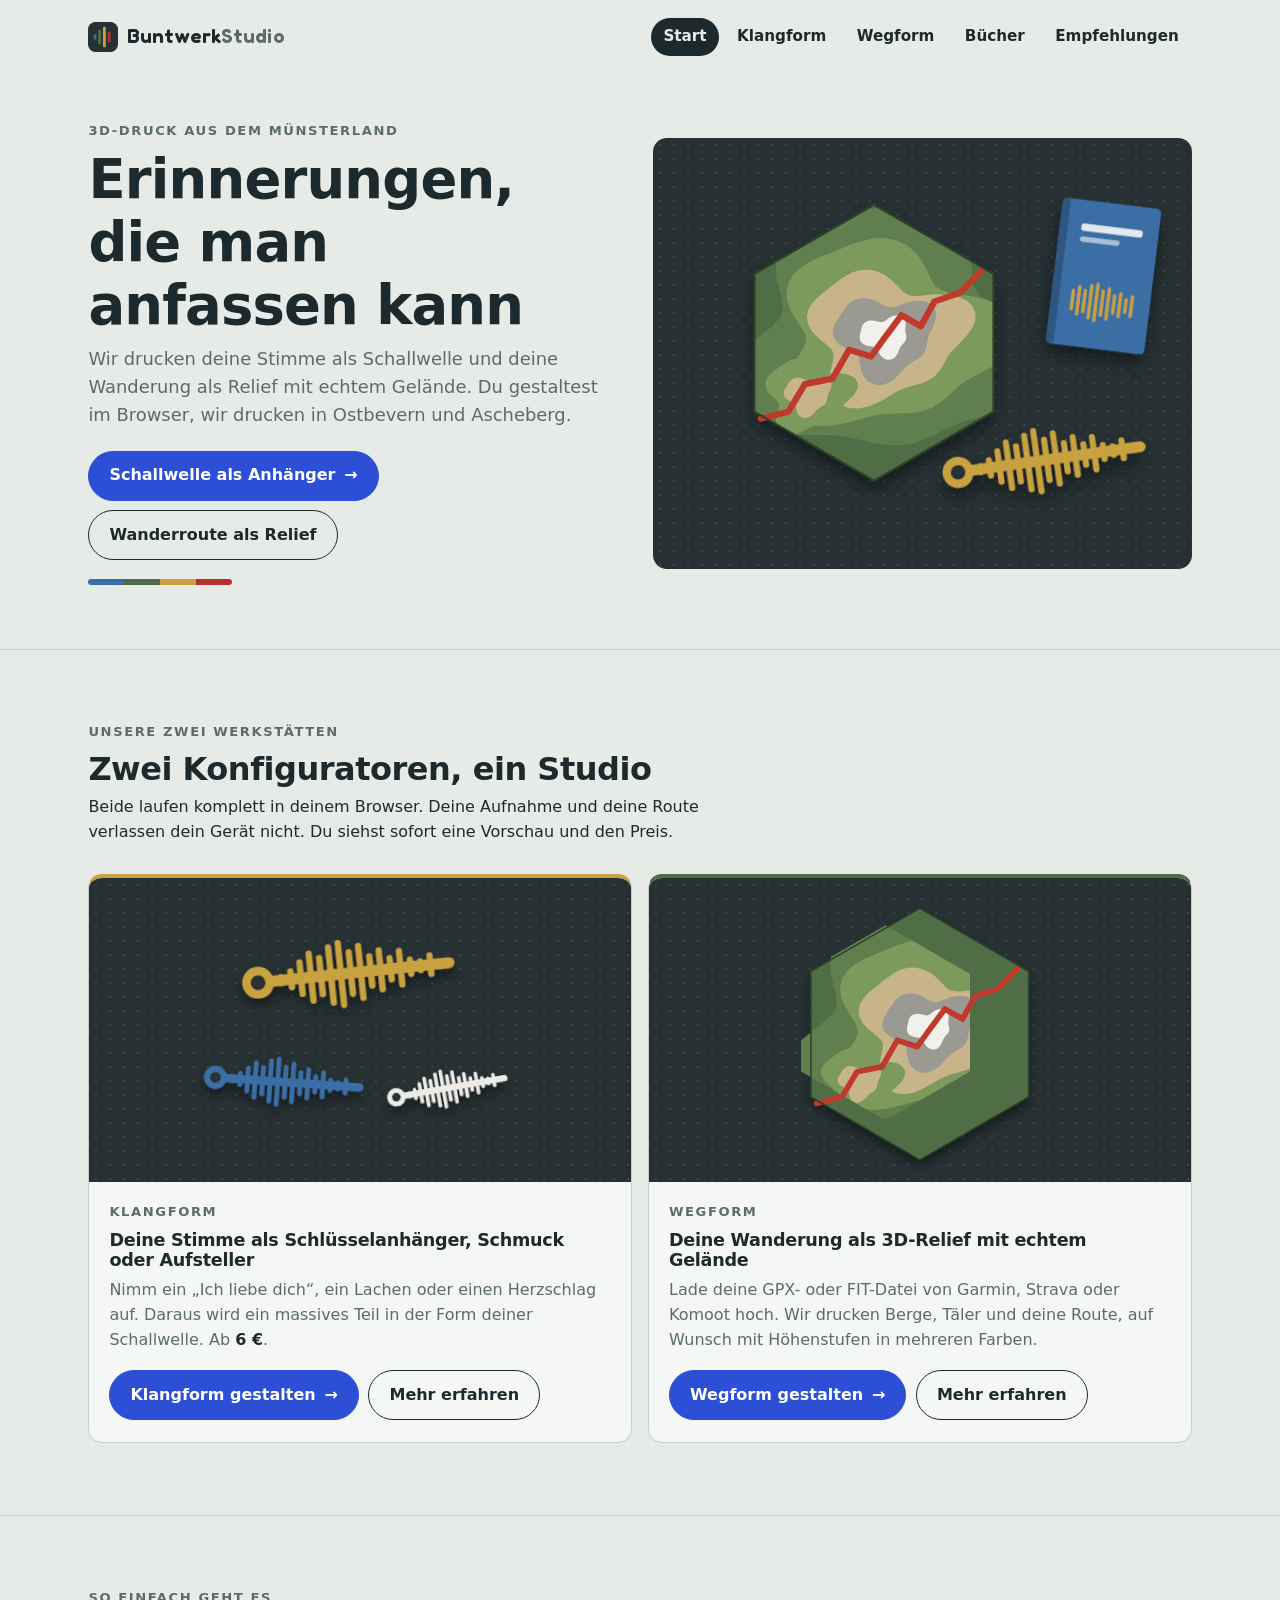
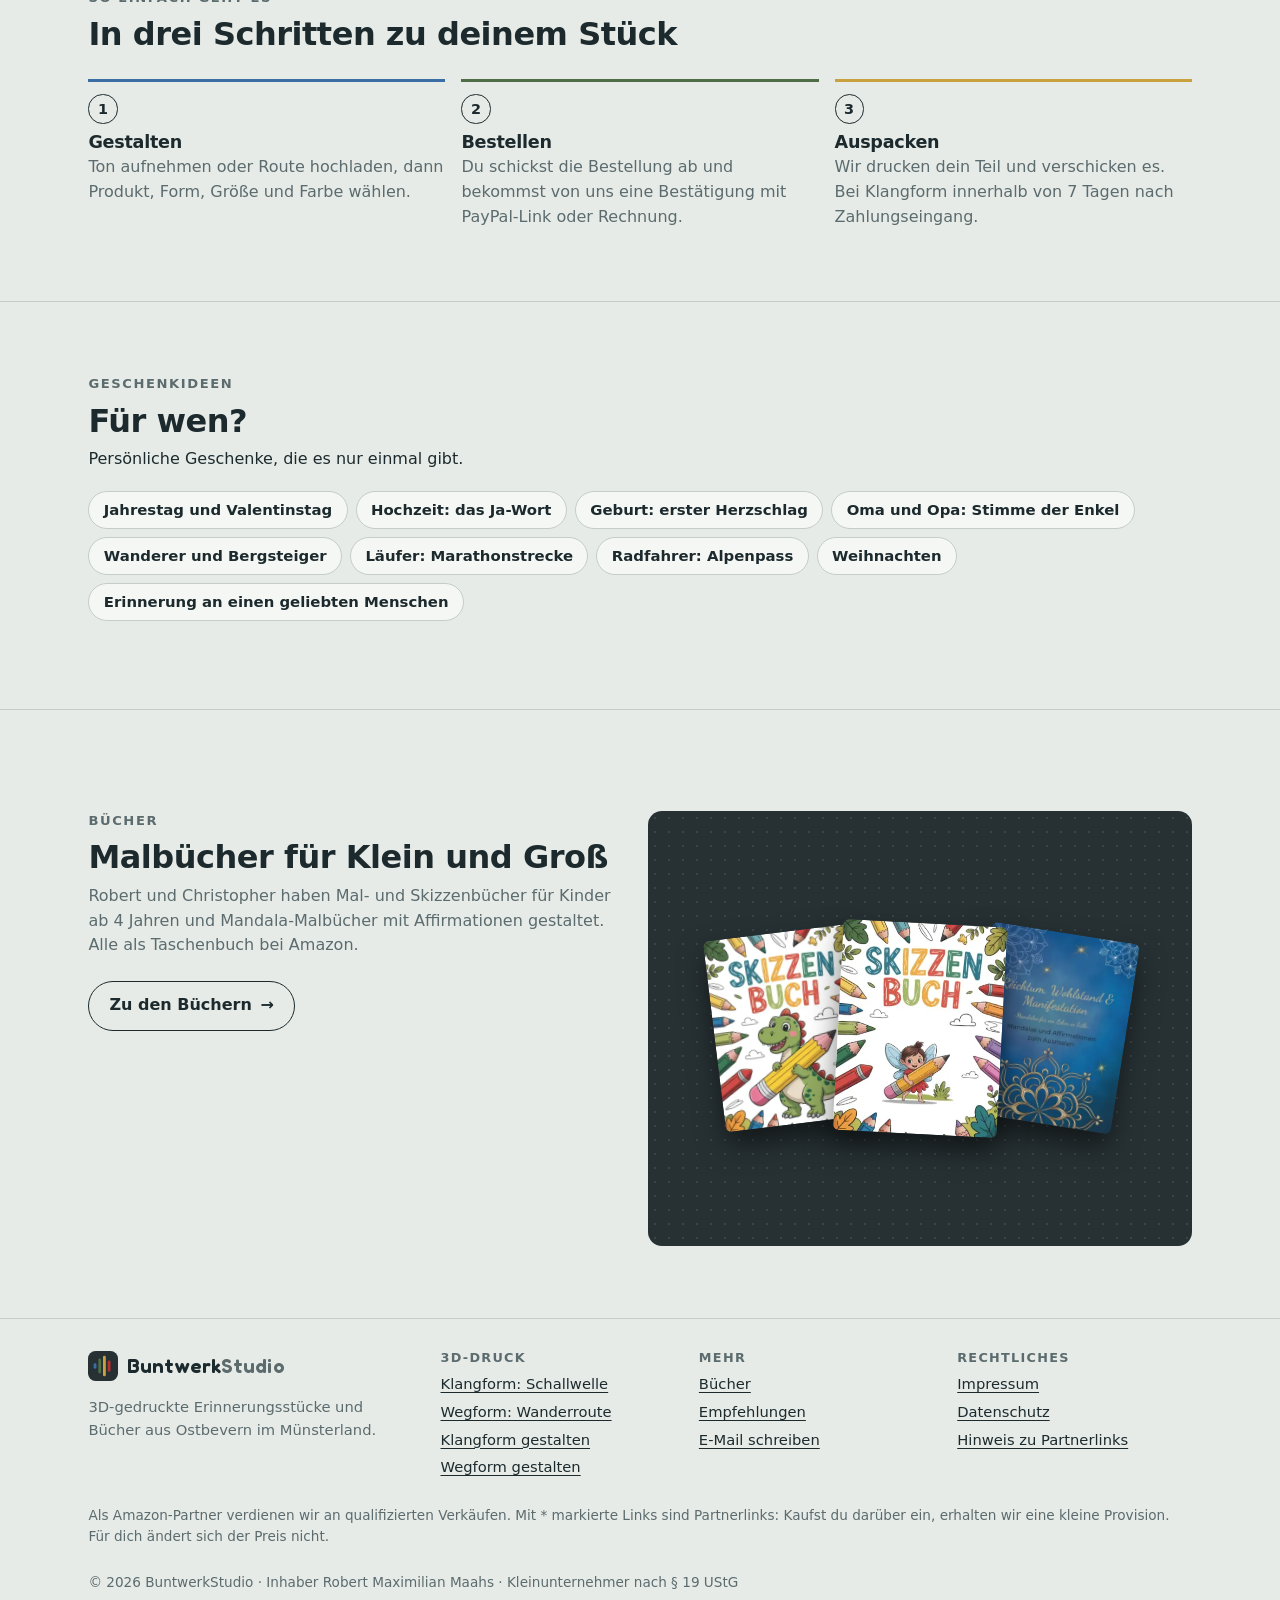
==== commit ddc88954: "Echte Buchumschläge von Amazon, Umschlag-Collage auf Start- und Bücherseite Co-Authored-By: Claude O" ====
--- a/index.html
+++ b/index.html
@@ -96,10 +96,10 @@
 <section class="abschnitt"><div class="huelle karten">
   <div>
     <p class="marke">Bücher</p><h2>Malbücher für Klein und Groß</h2>
-    <p class="leise">Robert hat Mal- und Skizzenbücher für Kinder ab 4 Jahren und Mandala-Malbücher mit Affirmationen gestaltet. Alle als Taschenbuch bei Amazon.</p>
+    <p class="leise">Robert und Christopher haben Mal- und Skizzenbücher für Kinder ab 4 Jahren und Mandala-Malbücher mit Affirmationen gestaltet. Alle als Taschenbuch bei Amazon.</p>
     <div class="knoepfe"><a class="zweit" href="buecher.html">Zu den Büchern <span class="pfeil" aria-hidden="true">→</span></a></div>
   </div>
-  <div class="bett"><svg viewBox="0 0 500 400" role="img" xmlns="http://www.w3.org/2000/svg"><title>Bücher von BuntwerkStudio</title><defs><filter id="schatten" x="-20%" y="-20%" width="140%" height="150%"><feDropShadow dx="0" dy="9" stdDeviation="8" flood-color="#000" flood-opacity=".45"/></filter></defs><g transform="rotate(-6 175 165)" filter="url(#schatten)"><rect x="110" y="70" width="130" height="190" rx="4" fill="#b8312f"/><rect x="110" y="70" width="10.4" height="190" rx="2" fill="#000" opacity=".22"/><rect x="138.6" y="100.4" width="80.6" height="9.5" rx="2" fill="#f5f7f4" opacity=".9"/><rect x="138.6" y="117.5" width="52.0" height="6.7" rx="2" fill="#f5f7f4" opacity=".6"/><g transform="translate(136.0 174.5) scale(0.867)" fill="#c9a23f"><rect x="0" y="13.5" width="5" height="33.0" rx="2.5"/><rect x="9" y="6.599999999999998" width="5" height="46.8" rx="2.5"/><rect x="18" y="11.399999999999999" width="5" height="37.2" rx="2.5"/><rect x="27" y="3.0" width="5" height="54.0" rx="2.5"/><rect x="36" y="0.0" width="5" height="60.0" rx="2.5"/><rect x="45" y="9.0" width="5" height="42.0" rx="2.5"/><rect x="54" y="4.5" width="5" height="51.0" rx="2.5"/><rect x="63" y="14.399999999999999" width="5" height="31.2" rx="2.5"/><rect x="72" y="10.2" width="5" height="39.6" rx="2.5"/><rect x="81" y="18.0" width="5" height="24.0" rx="2.5"/><rect x="90" y="12.600000000000001" width="5" height="34.8" rx="2.5"/></g></g><g transform="rotate(5 325 175)" filter="url(#schatten)"><rect x="260" y="80" width="130" height="190" rx="4" fill="#3a6ea5"/><rect x="260" y="80" width="10.4" height="190" rx="2" fill="#000" opacity=".22"/><rect x="288.6" y="110.4" width="80.6" height="9.5" rx="2" fill="#f5f7f4" opacity=".9"/><rect x="288.6" y="127.5" width="52.0" height="6.7" rx="2" fill="#f5f7f4" opacity=".6"/><g transform="translate(286.0 184.5) scale(0.867)" fill="#c9a23f"><rect x="0" y="13.5" width="5" height="33.0" rx="2.5"/><rect x="9" y="6.599999999999998" width="5" height="46.8" rx="2.5"/><rect x="18" y="11.399999999999999" width="5" height="37.2" rx="2.5"/><rect x="27" y="3.0" width="5" height="54.0" rx="2.5"/><rect x="36" y="0.0" width="5" height="60.0" rx="2.5"/><rect x="45" y="9.0" width="5" height="42.0" rx="2.5"/><rect x="54" y="4.5" width="5" height="51.0" rx="2.5"/><rect x="63" y="14.399999999999999" width="5" height="31.2" rx="2.5"/><rect x="72" y="10.2" width="5" height="39.6" rx="2.5"/><rect x="81" y="18.0" width="5" height="24.0" rx="2.5"/><rect x="90" y="12.600000000000001" width="5" height="34.8" rx="2.5"/></g></g></svg></div>
+  <div class="bett collage" aria-hidden="true"><img src="img/buch-dino-skizzenbuch.webp" alt="" width="302" height="390" class="dreh0"><img src="img/buch-feen-skizzenbuch.webp" alt="" width="302" height="390" class="dreh1"><img src="img/buch-reichtum-wohlstand.webp" alt="" width="302" height="390" class="dreh2"></div>
 </div></section>
 </main>
 <footer class="fuss"><div class="huelle">
--- a/css/style.css
+++ b/css/style.css
@@ -199,7 +199,7 @@
 /* Bücher und Empfehlungen */
 .buecher { display: grid; grid-template-columns: repeat(auto-fill, minmax(min(100%, 15rem), 1fr)); gap: 1rem; margin-top: 1.8rem; }
 .buch { display: flex; flex-direction: column; background: var(--flaeche); border: 1.5px solid var(--linie); border-radius: var(--radius-gross); padding: 1rem; }
-.buch img, .buch .umschlag { width: 100%; height: auto; aspect-ratio: 2 / 3; object-fit: cover; border-radius: 6px; box-shadow: 0 8px 18px rgb(0 0 0 / .18); background: var(--bett); }
+.buch img, .buch .umschlag { width: 100%; height: auto; aspect-ratio: 302 / 390; object-fit: cover; border-radius: 6px; box-shadow: 0 8px 18px rgb(0 0 0 / .18); background: var(--bett); }
 .buch h3 { margin-top: .9rem; }
 .buch p { color: var(--leise); font-size: .95rem; }
 .buch .knoepfe { margin-top: auto; padding-top: 1rem; }
@@ -253,3 +253,14 @@
 .rot { --farbe: var(--k2); }
 .blau { --farbe: var(--k4); }
 tbody th { font-size: 1rem; letter-spacing: 0; text-transform: none; color: var(--tinte); font-weight: 650; }
+
+/* Umschlag-Collage */
+.collage { display: flex; justify-content: center; align-items: center; gap: 0; padding: 1.5rem; }
+.collage img {
+  width: 30%; height: auto; border-radius: 6px; margin: 0 -2.5%;
+  transform: rotate(var(--d, 0deg)); box-shadow: 0 14px 28px rgb(0 0 0 / .5);
+}
+.collage img:nth-child(2) { z-index: 1; width: 33%; }
+.collage .dreh0 { transform: rotate(-7deg); }
+.collage .dreh1 { transform: rotate(3deg); }
+.collage .dreh2 { transform: rotate(9deg); }
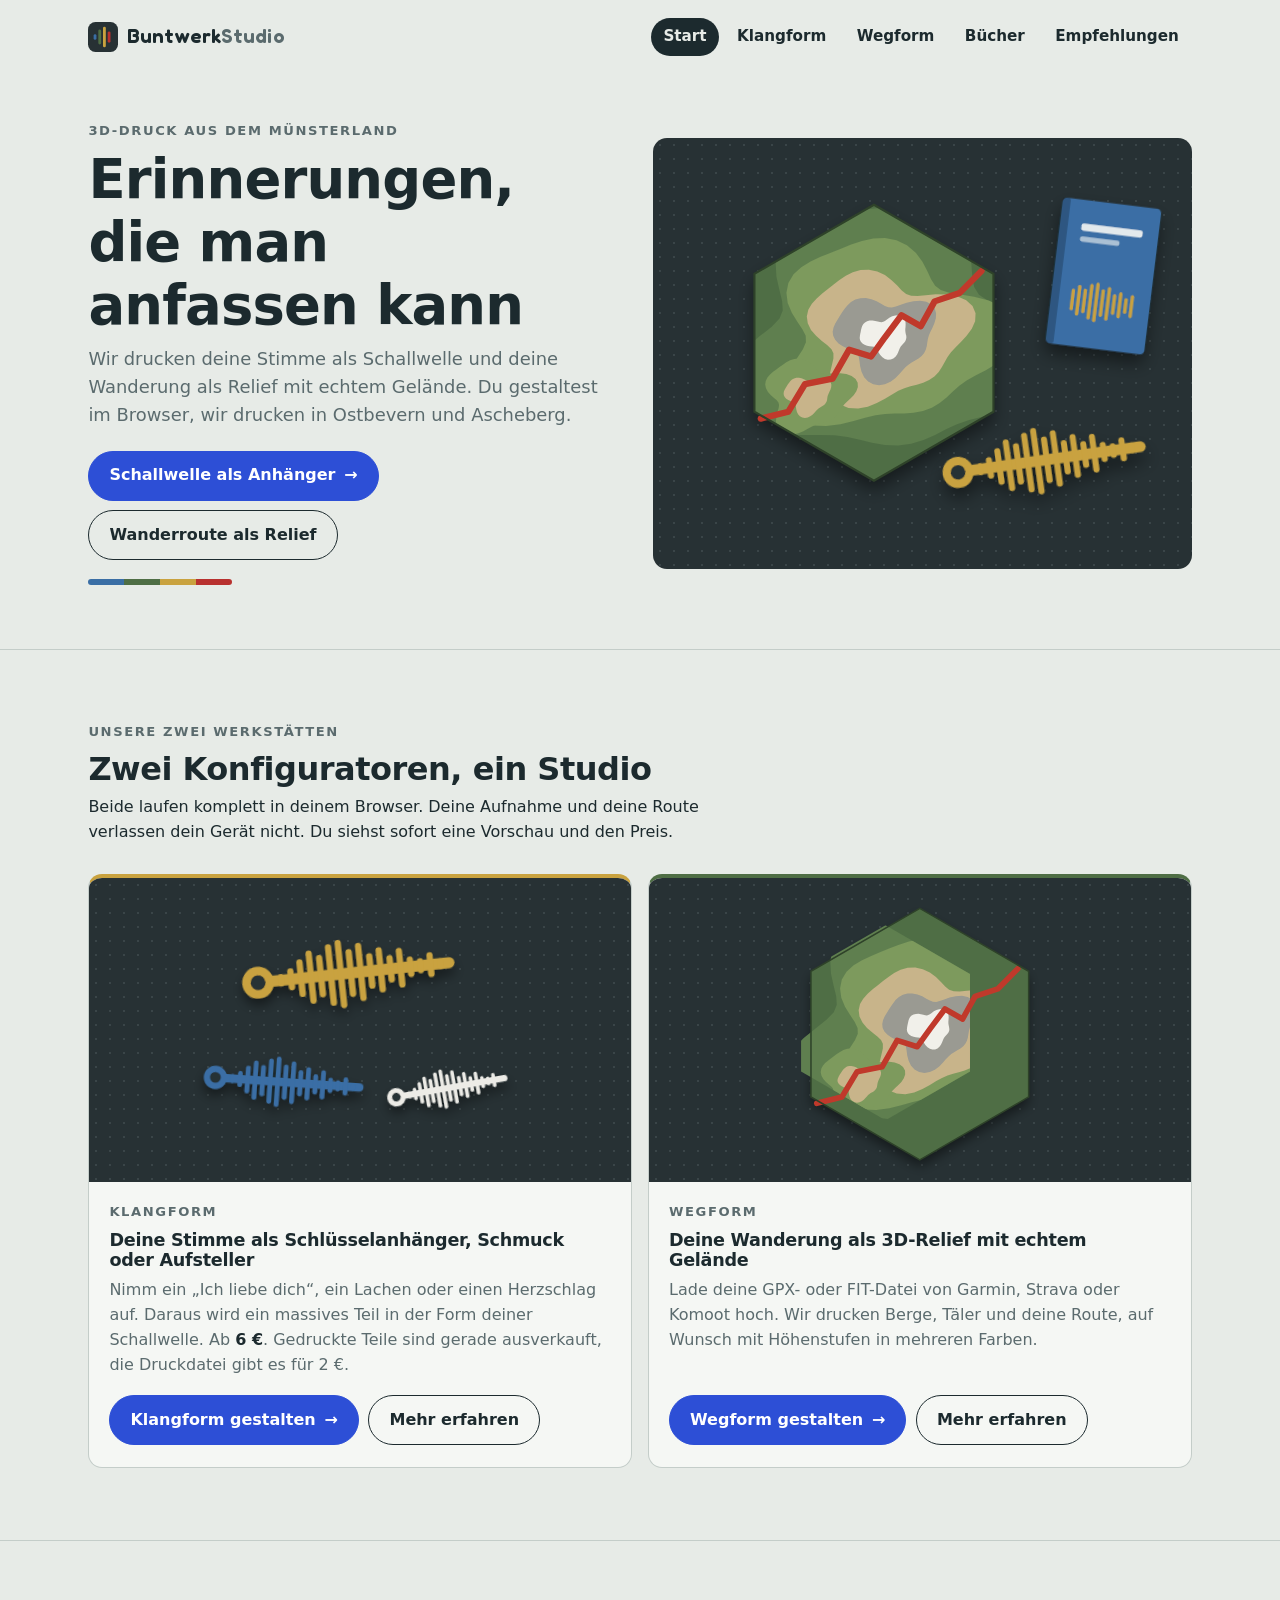
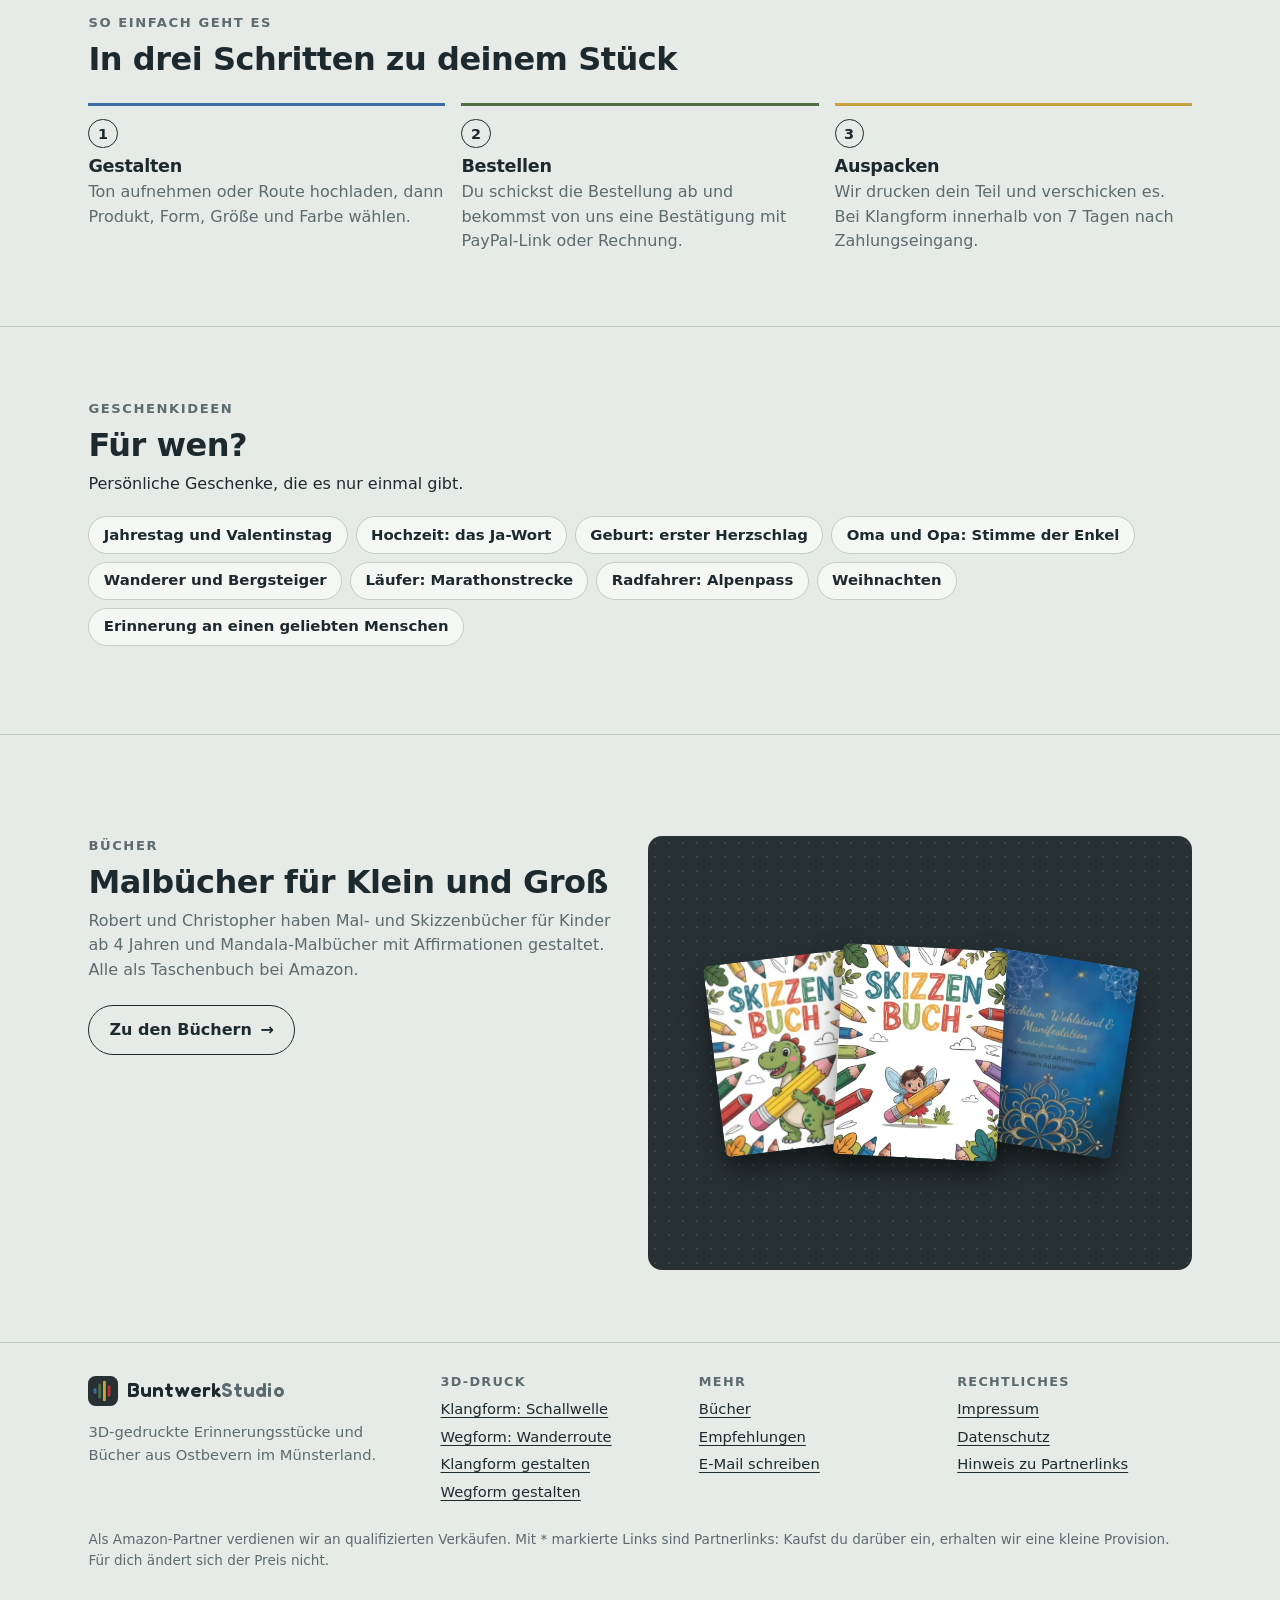
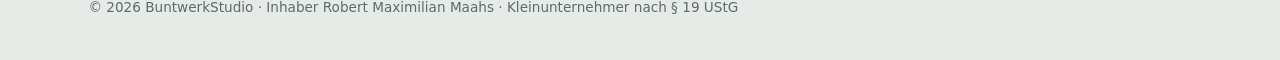
==== commit e75b14b4: "Hinweis: gedruckte Klangform-Teile derzeit ausverkauft, Druckdatei weiter bestellbar Co-Authored-By:" ====
--- a/index.html
+++ b/index.html
@@ -52,7 +52,7 @@
       <div class="karte-text">
         <p class="marke">Klangform</p>
         <h3>Deine Stimme als Schlüsselanhänger, Schmuck oder Aufsteller</h3>
-        <p>Nimm ein „Ich liebe dich“, ein Lachen oder einen Herzschlag auf. Daraus wird ein massives Teil in der Form deiner Schallwelle. Ab <span class="preis">6 €</span>.</p>
+        <p>Nimm ein „Ich liebe dich“, ein Lachen oder einen Herzschlag auf. Daraus wird ein massives Teil in der Form deiner Schallwelle. Ab <span class="preis">6 €</span>. Gedruckte Teile sind gerade ausverkauft, die Druckdatei gibt es für 2 €.</p>
         <div class="knoepfe">
           <a class="haupt" href="https://klangform.netlify.app/" rel="noopener">Klangform gestalten <span class="pfeil" aria-hidden="true">→</span></a>
           <a class="zweit" href="schallwelle-anhaenger.html">Mehr erfahren</a>
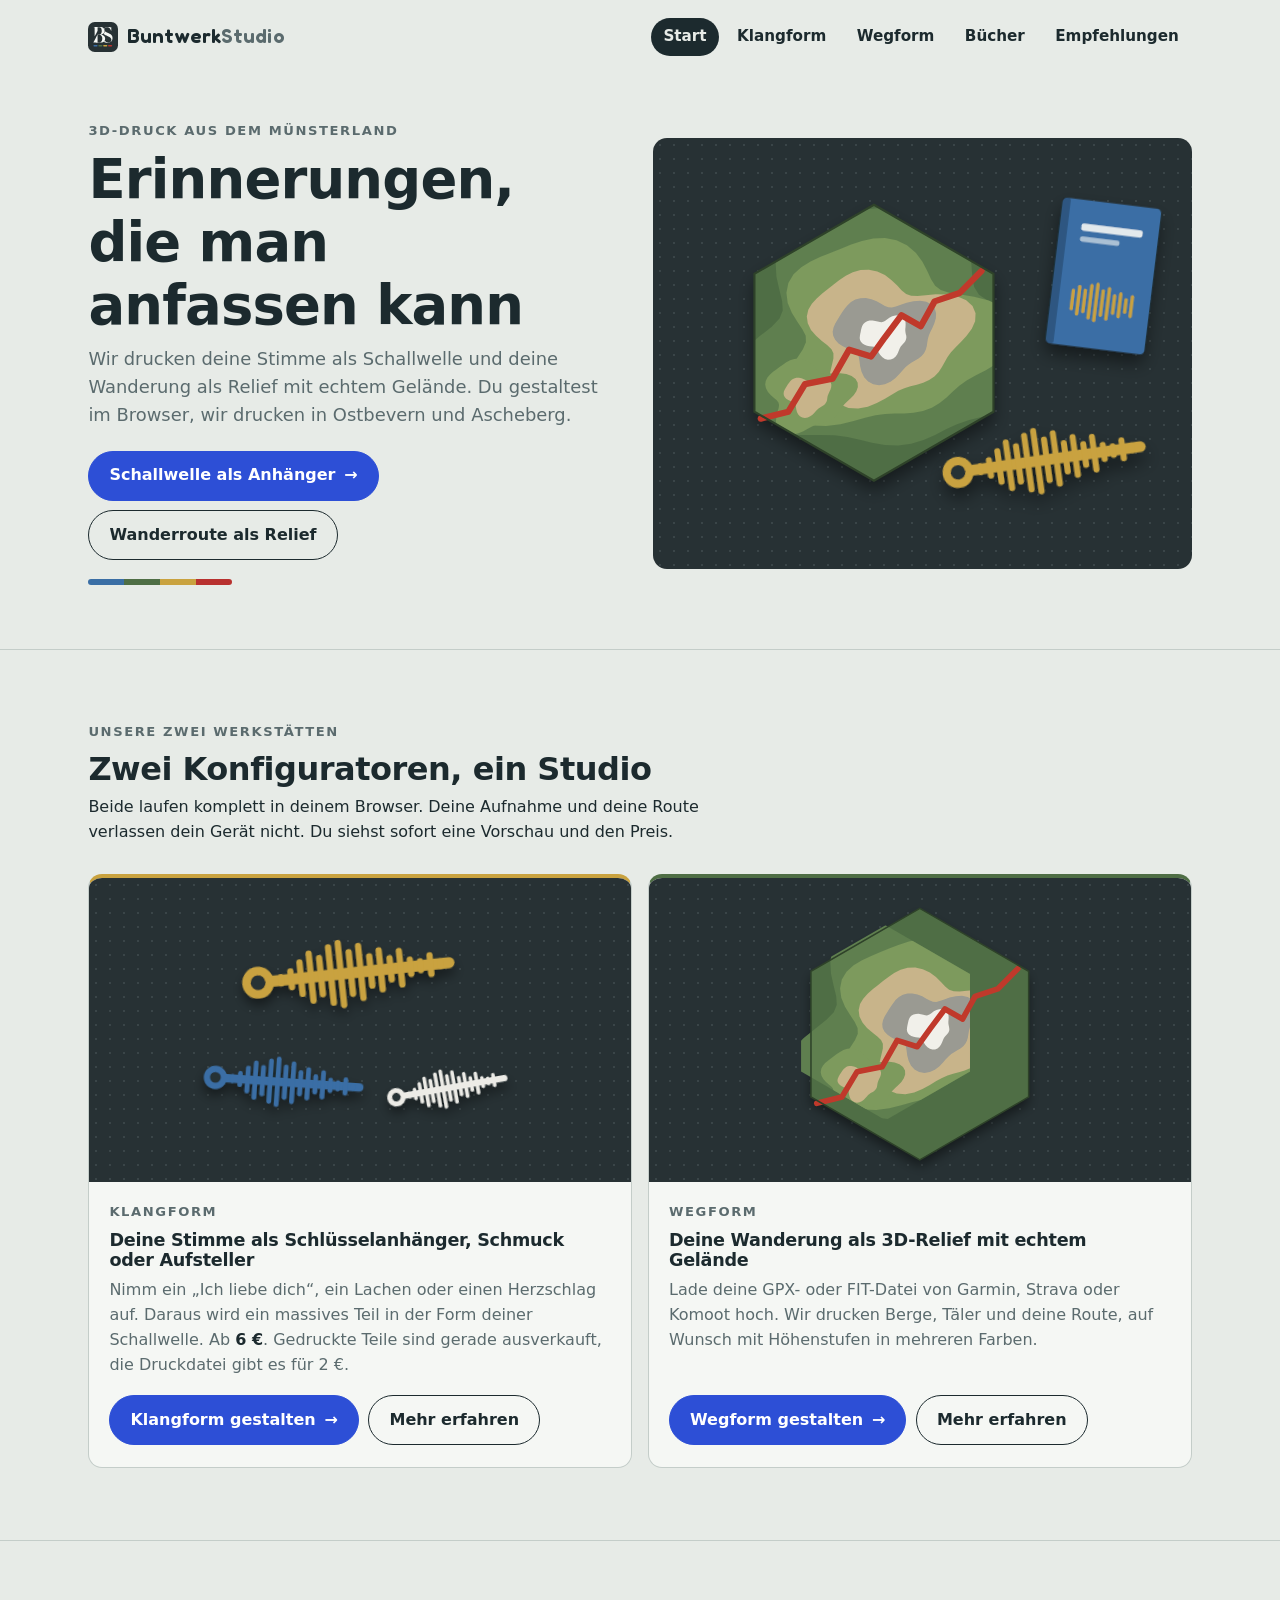
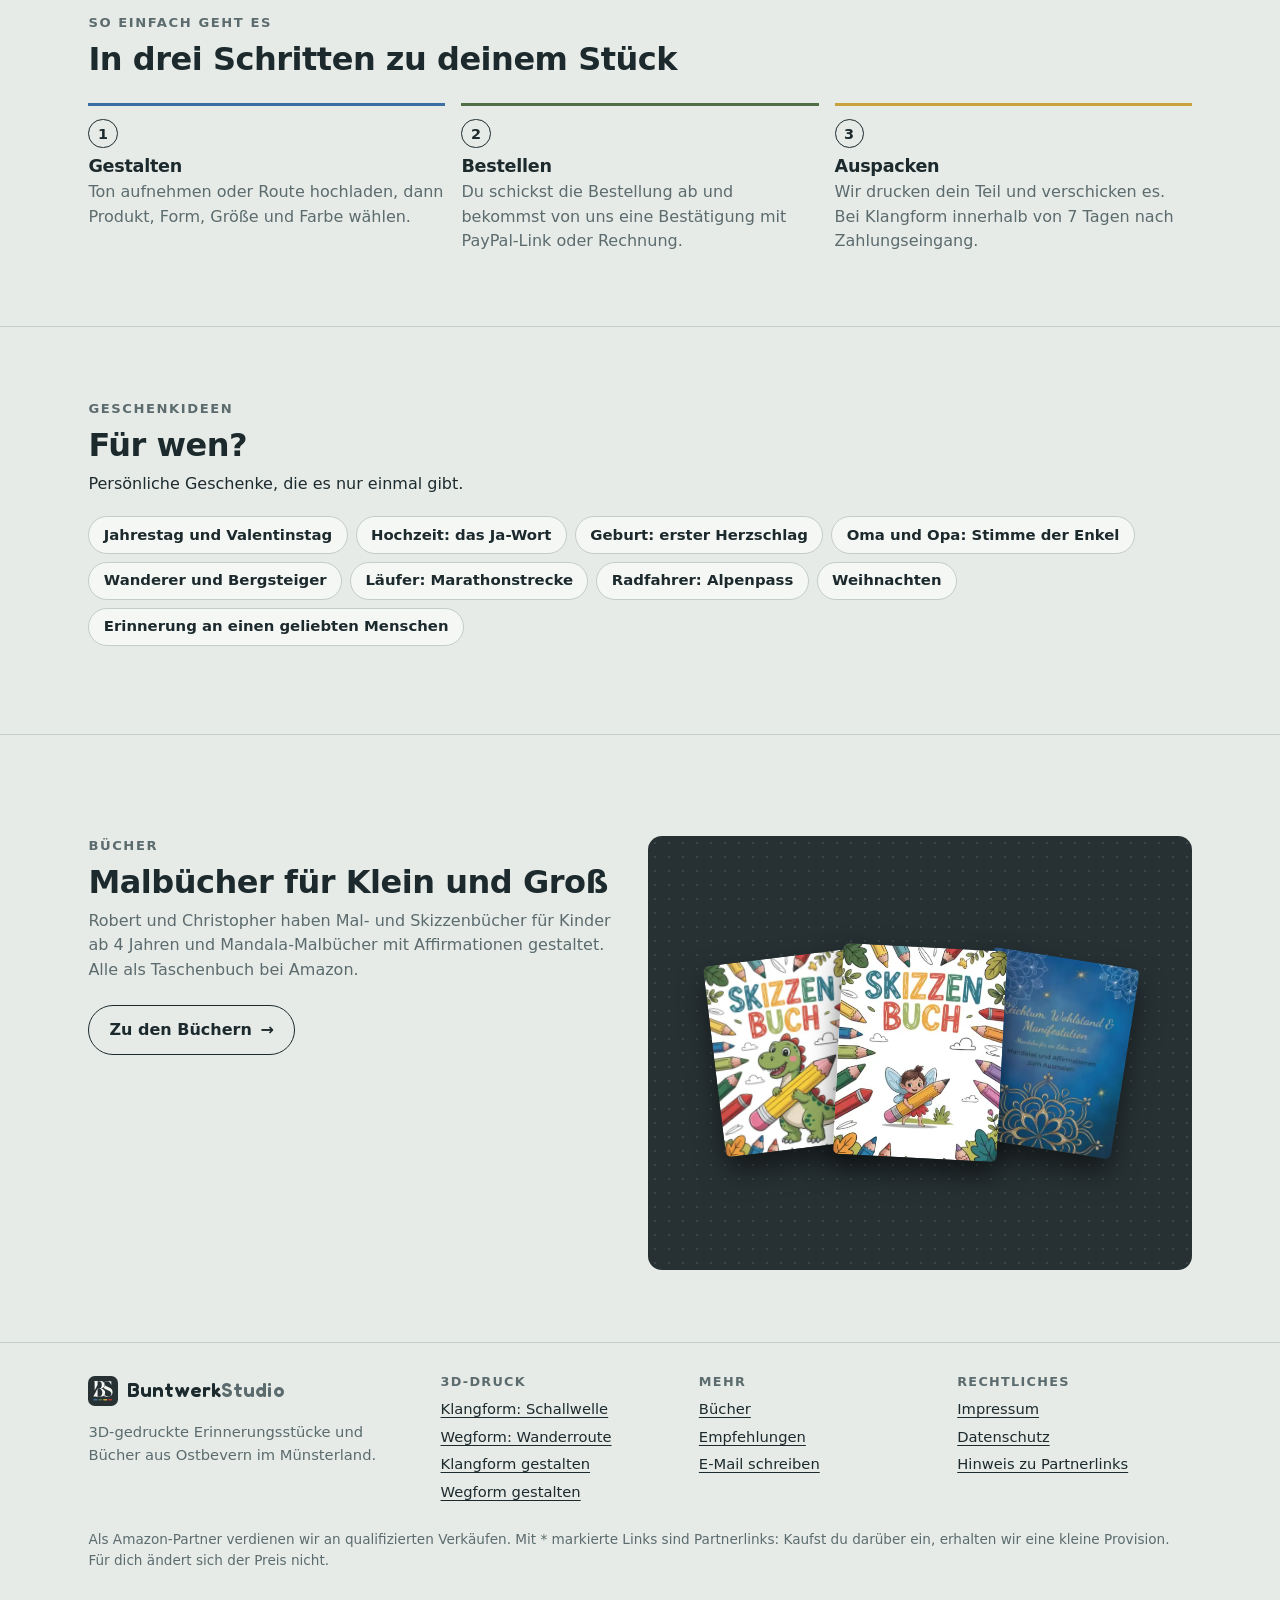
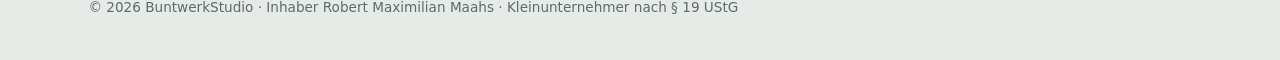
==== commit ec86cb74: "Logo E: BS-Monogramm in der Kachel mit Farbbalken (Kopfzeile, Fuß, Favicon, logo.png) Co-Authored-By" ====
--- a/index.html
+++ b/index.html
@@ -20,13 +20,13 @@
   <meta property="og:image:height" content="630">
   <meta name="twitter:card" content="summary_large_image">
   <meta name="theme-color" content="#273134">
-  <link rel="icon" href="data:image/svg+xml,%3Csvg xmlns=%22http://www.w3.org/2000/svg%22 viewBox=%220 0 32 32%22%3E%3Crect width=%2232%22 height=%2232%22 rx=%228%22 fill=%22%23273134%22/%3E%3Crect x=%226%22 y=%2213%22 width=%223%22 height=%226%22 rx=%221.5%22 fill=%22%233a6ea5%22/%3E%3Crect x=%2211%22 y=%228%22 width=%223%22 height=%2216%22 rx=%221.5%22 fill=%22%234f6e45%22/%3E%3Crect x=%2216%22 y=%225%22 width=%223%22 height=%2222%22 rx=%221.5%22 fill=%22%23c9a23f%22/%3E%3Crect x=%2221%22 y=%2210%22 width=%223%22 height=%2212%22 rx=%221.5%22 fill=%22%23b8312f%22/%3E%3C/svg%3E">
+  <link rel="icon" href="/img/logo.svg">
   <link rel="preload" href="fonts/fredoka-600.woff" as="font" type="font/woff" crossorigin>
   <link rel="stylesheet" href="css/style.css">
   <script type="application/ld+json">{"@context":"https://schema.org","@type":"Organization","@id":"https://buntwerkstudio.github.io/#organisation","name":"BuntwerkStudio","url":"https://buntwerkstudio.github.io/","logo":"https://buntwerkstudio.github.io/img/logo.png","email":"buntwerkstudio@gmail.com","founder":{"@type":"Person","name":"Robert Maximilian Maahs"},"address":{"@type":"PostalAddress","streetAddress":"Zum Fuchsbau 7","postalCode":"48346","addressLocality":"Ostbevern","addressRegion":"Nordrhein-Westfalen","addressCountry":"DE"},"brand":[{"@type":"Brand","name":"Klangform"},{"@type":"Brand","name":"Wegform"}],"sameAs":["https://klangform.netlify.app/","https://tracks-and-trails.netlify.app/"]}</script><script type="application/ld+json">{"@context":"https://schema.org","@type":"WebSite","name":"BuntwerkStudio","url":"https://buntwerkstudio.github.io/","inLanguage":"de-DE","publisher":{"@id":"https://buntwerkstudio.github.io/#organisation"}}</script>
 </head>
 <body>
-<header class="huelle kopfzeile"><a class="wortmarke" href="./" aria-label="BuntwerkStudio – Startseite"><svg viewBox="0 0 32 32" aria-hidden="true"><rect width="32" height="32" rx="8" fill="#273134"/><rect x="6" y="13" width="3" height="6" rx="1.5" fill="#3a6ea5"/><rect x="11" y="8" width="3" height="16" rx="1.5" fill="#4f6e45"/><rect x="16" y="5" width="3" height="22" rx="1.5" fill="#c9a23f"/><rect x="21" y="10" width="3" height="12" rx="1.5" fill="#b8312f"/></svg><span>Buntwerk<b>Studio</b></span></a><nav class="menue" aria-label="Hauptmenü"><a href="./" aria-current="page">Start</a><a href="schallwelle-anhaenger.html">Klangform</a><a href="wanderroute-3d-relief.html">Wegform</a><a href="buecher.html">Bücher</a><a href="empfehlungen.html">Empfehlungen</a></nav></header>
+<header class="huelle kopfzeile"><a class="wortmarke" href="./" aria-label="BuntwerkStudio – Startseite"><svg viewBox="0 0 320 320" aria-hidden="true"><rect width="320" height="320" rx="72" fill="#273134"/><path transform="translate(58 52) scale(.388)" fill="#f5f7f4" d="M369.5 1.1C341.8 5.3 320 16.7 300.1 37.3C295.1 42.5 295.2 43.6 300.6 49.3L304.1 53L308.9 45.8C311.5 41.8 317.3 35.1 321.7 30.9C339.4 14 360.9 7 386.1 9.8C398.3 11.1 406.1 13.4 417.4 19.1C443.4 32 467.1 60.8 481.6 96.9C485.3 106.2 486.1 107.5 488.4 107.8C489.9 108 491.2 107.6 491.5 106.8C491.8 106.1 491.6 83.3 491.2 56.2L490.5 6.9L484.5 12C480.8 15.2 478 16.8 477 16.4C467.3 12.6 440.9 5.4 426.5 2.8C414 0.5 379.7 -0.5 369.5 1.1ZM79.8 3.8C1.2 4 0 4 0 6C0 7.8 0.8 8 16.2 8.2L32.5 8.5L32.8 133.4C32.9 202.2 33.4 258.8 33.8 259.2C34.2 259.6 39.9 249.5 46.5 236.7C67.6 195.4 89.6 152.9 105.1 123.9L114 107.2L114 57.6L114 8L132.8 8C161.5 8 175.9 11.2 189.9 20.4C212.5 35.5 225.1 60.6 228.2 97.2C232 143 217.9 183.3 192 200.5C177.8 209.9 163 213 131.6 213C117.3 213 112 213.3 111.2 214.2C110.2 215.4 107.6 220.5 87 260.5C81.9 270.4 75.6 282.6 73 287.5C62.4 307.7 0 431.9 0 432.8C0 434.4 88 435.2 152.5 434.1C211.4 433.1 212.7 433.1 225 430.5C254.2 424.4 273.5 415.4 290.5 399.8C302.5 388.8 310.3 376.6 315.8 360.4C320.7 346.1 321.4 340.9 321.4 322.5C321.4 307.9 321.1 304.2 319.1 296.5C307.4 251.9 269.7 222.7 215.5 216.4C198.2 214.4 194.9 213.7 200.5 213.3C214.9 212.2 237.5 205.4 252.4 197.7C287.8 179.6 306 148.4 306 105.9C306 90.2 304.1 79.3 299.2 67.3C285.2 33 254.7 11.6 211.5 6C193 3.6 180.8 3.4 79.8 3.8ZM172 219.4C203 227.6 221.3 242.9 233.3 270.9C240.4 287.2 243 301.3 243 323C243 346.6 239.6 363.6 231.4 380.9C221.1 402.8 206.7 416.6 186 424.3C174.4 428.6 162.6 430 137.1 430L114 430L114 324.2C114 266 114.3 218 114.8 217.6C115.2 217.2 126.8 217 140.5 217.2C159.8 217.6 167 218.1 172 219.4ZM315.5 122C313.4 143.4 303.2 166.5 288.4 182.9C286 185.6 284 188.4 284 189.2C284 192.9 298.7 206.3 314.1 216.6C322 221.8 340.8 231.6 356.5 238.7C360.4 240.4 366.5 243.2 370.3 244.9C374 246.6 385.9 251.8 396.8 256.6C437.1 274.4 454.8 284.6 468.5 298.4C485.6 315.5 493.3 332.1 493.4 352C493.6 386.1 470 413.6 431.5 424.2C426.5 425.6 419.8 426.2 408 426.6C393.5 427.1 390.4 426.9 382 425C357.2 419.4 333.6 404 320.9 384.9L316.5 378.3L310 389.3C306 396.1 300.7 403.4 296.2 408.2L288.8 416L291.7 417.1C299.3 420.1 319.6 426.3 329 428.5C347.4 432.8 355.2 433.9 373.4 435.2C418 438.1 450.4 430.3 476.9 410.1C508.8 385.7 525.2 349.1 525.2 302.5C525.1 271.9 517.8 249.8 500.6 228.3C485.6 209.7 464.4 195.7 430 181.7C425.3 179.8 414.1 175.2 405 171.6C383.3 162.8 356.7 149.6 345.5 142.2C336.3 136.1 324.8 125.6 319.3 118.5L316.2 114.6L315.5 122Z"/><rect x="58" y="246" width="44" height="14" rx="7" fill="#3a6ea5"/><rect x="110" y="246" width="44" height="14" rx="7" fill="#4f6e45"/><rect x="162" y="246" width="44" height="14" rx="7" fill="#c9a23f"/><rect x="214" y="246" width="44" height="14" rx="7" fill="#b8312f"/></svg><span>Buntwerk<b>Studio</b></span></a><nav class="menue" aria-label="Hauptmenü"><a href="./" aria-current="page">Start</a><a href="schallwelle-anhaenger.html">Klangform</a><a href="wanderroute-3d-relief.html">Wegform</a><a href="buecher.html">Bücher</a><a href="empfehlungen.html">Empfehlungen</a></nav></header>
 <main>
 <section class="huelle held">
   <div>
@@ -104,7 +104,7 @@
 </main>
 <footer class="fuss"><div class="huelle">
   <div class="fuss-raster">
-    <div><a class="wortmarke" href="./"><svg viewBox="0 0 32 32" aria-hidden="true"><rect width="32" height="32" rx="8" fill="#273134"/><rect x="6" y="13" width="3" height="6" rx="1.5" fill="#3a6ea5"/><rect x="11" y="8" width="3" height="16" rx="1.5" fill="#4f6e45"/><rect x="16" y="5" width="3" height="22" rx="1.5" fill="#c9a23f"/><rect x="21" y="10" width="3" height="12" rx="1.5" fill="#b8312f"/></svg><span>Buntwerk<b>Studio</b></span></a>
+    <div><a class="wortmarke" href="./"><svg viewBox="0 0 320 320" aria-hidden="true"><rect width="320" height="320" rx="72" fill="#273134"/><path transform="translate(58 52) scale(.388)" fill="#f5f7f4" d="M369.5 1.1C341.8 5.3 320 16.7 300.1 37.3C295.1 42.5 295.2 43.6 300.6 49.3L304.1 53L308.9 45.8C311.5 41.8 317.3 35.1 321.7 30.9C339.4 14 360.9 7 386.1 9.8C398.3 11.1 406.1 13.4 417.4 19.1C443.4 32 467.1 60.8 481.6 96.9C485.3 106.2 486.1 107.5 488.4 107.8C489.9 108 491.2 107.6 491.5 106.8C491.8 106.1 491.6 83.3 491.2 56.2L490.5 6.9L484.5 12C480.8 15.2 478 16.8 477 16.4C467.3 12.6 440.9 5.4 426.5 2.8C414 0.5 379.7 -0.5 369.5 1.1ZM79.8 3.8C1.2 4 0 4 0 6C0 7.8 0.8 8 16.2 8.2L32.5 8.5L32.8 133.4C32.9 202.2 33.4 258.8 33.8 259.2C34.2 259.6 39.9 249.5 46.5 236.7C67.6 195.4 89.6 152.9 105.1 123.9L114 107.2L114 57.6L114 8L132.8 8C161.5 8 175.9 11.2 189.9 20.4C212.5 35.5 225.1 60.6 228.2 97.2C232 143 217.9 183.3 192 200.5C177.8 209.9 163 213 131.6 213C117.3 213 112 213.3 111.2 214.2C110.2 215.4 107.6 220.5 87 260.5C81.9 270.4 75.6 282.6 73 287.5C62.4 307.7 0 431.9 0 432.8C0 434.4 88 435.2 152.5 434.1C211.4 433.1 212.7 433.1 225 430.5C254.2 424.4 273.5 415.4 290.5 399.8C302.5 388.8 310.3 376.6 315.8 360.4C320.7 346.1 321.4 340.9 321.4 322.5C321.4 307.9 321.1 304.2 319.1 296.5C307.4 251.9 269.7 222.7 215.5 216.4C198.2 214.4 194.9 213.7 200.5 213.3C214.9 212.2 237.5 205.4 252.4 197.7C287.8 179.6 306 148.4 306 105.9C306 90.2 304.1 79.3 299.2 67.3C285.2 33 254.7 11.6 211.5 6C193 3.6 180.8 3.4 79.8 3.8ZM172 219.4C203 227.6 221.3 242.9 233.3 270.9C240.4 287.2 243 301.3 243 323C243 346.6 239.6 363.6 231.4 380.9C221.1 402.8 206.7 416.6 186 424.3C174.4 428.6 162.6 430 137.1 430L114 430L114 324.2C114 266 114.3 218 114.8 217.6C115.2 217.2 126.8 217 140.5 217.2C159.8 217.6 167 218.1 172 219.4ZM315.5 122C313.4 143.4 303.2 166.5 288.4 182.9C286 185.6 284 188.4 284 189.2C284 192.9 298.7 206.3 314.1 216.6C322 221.8 340.8 231.6 356.5 238.7C360.4 240.4 366.5 243.2 370.3 244.9C374 246.6 385.9 251.8 396.8 256.6C437.1 274.4 454.8 284.6 468.5 298.4C485.6 315.5 493.3 332.1 493.4 352C493.6 386.1 470 413.6 431.5 424.2C426.5 425.6 419.8 426.2 408 426.6C393.5 427.1 390.4 426.9 382 425C357.2 419.4 333.6 404 320.9 384.9L316.5 378.3L310 389.3C306 396.1 300.7 403.4 296.2 408.2L288.8 416L291.7 417.1C299.3 420.1 319.6 426.3 329 428.5C347.4 432.8 355.2 433.9 373.4 435.2C418 438.1 450.4 430.3 476.9 410.1C508.8 385.7 525.2 349.1 525.2 302.5C525.1 271.9 517.8 249.8 500.6 228.3C485.6 209.7 464.4 195.7 430 181.7C425.3 179.8 414.1 175.2 405 171.6C383.3 162.8 356.7 149.6 345.5 142.2C336.3 136.1 324.8 125.6 319.3 118.5L316.2 114.6L315.5 122Z"/><rect x="58" y="246" width="44" height="14" rx="7" fill="#3a6ea5"/><rect x="110" y="246" width="44" height="14" rx="7" fill="#4f6e45"/><rect x="162" y="246" width="44" height="14" rx="7" fill="#c9a23f"/><rect x="214" y="246" width="44" height="14" rx="7" fill="#b8312f"/></svg><span>Buntwerk<b>Studio</b></span></a>
       <p>3D-gedruckte Erinnerungsstücke und Bücher aus Ostbevern im Münsterland.</p></div>
     <div><h2>3D-Druck</h2><ul>
       <li><a href="schallwelle-anhaenger.html">Klangform: Schallwelle</a></li>
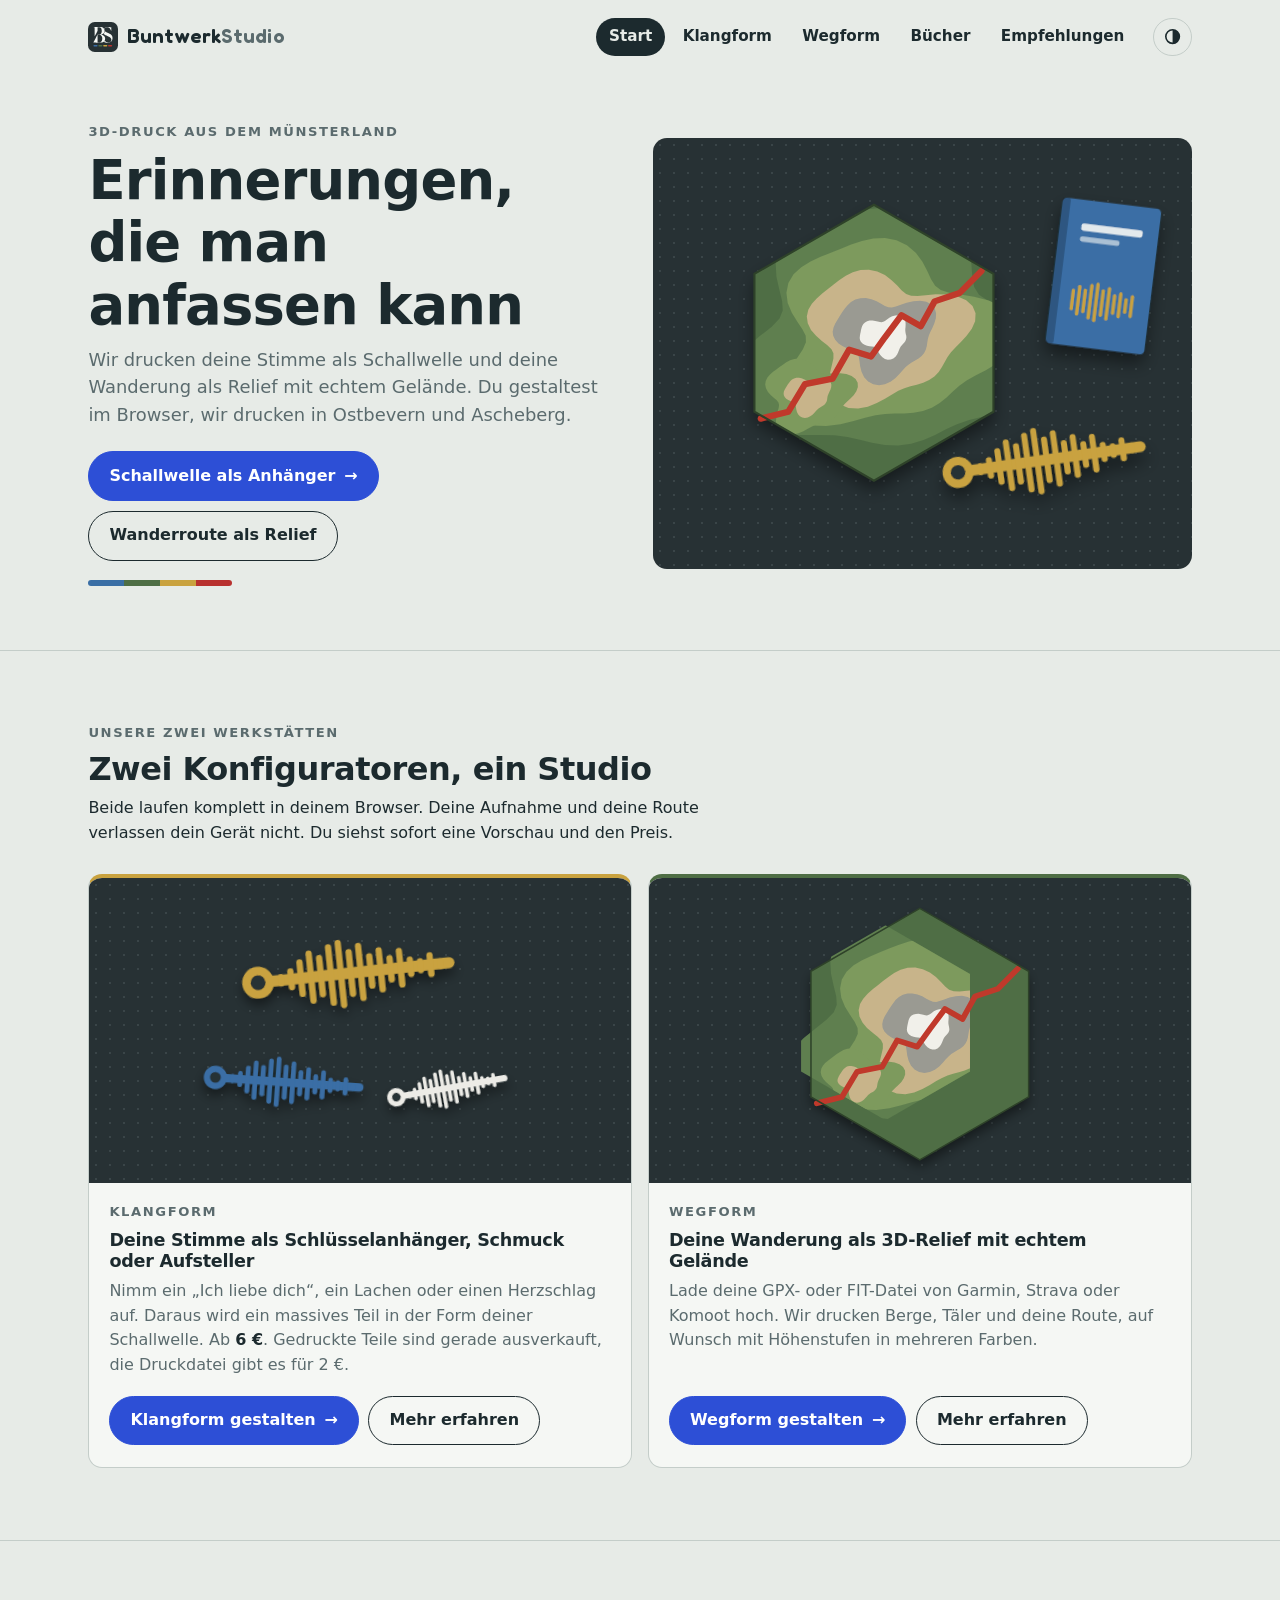
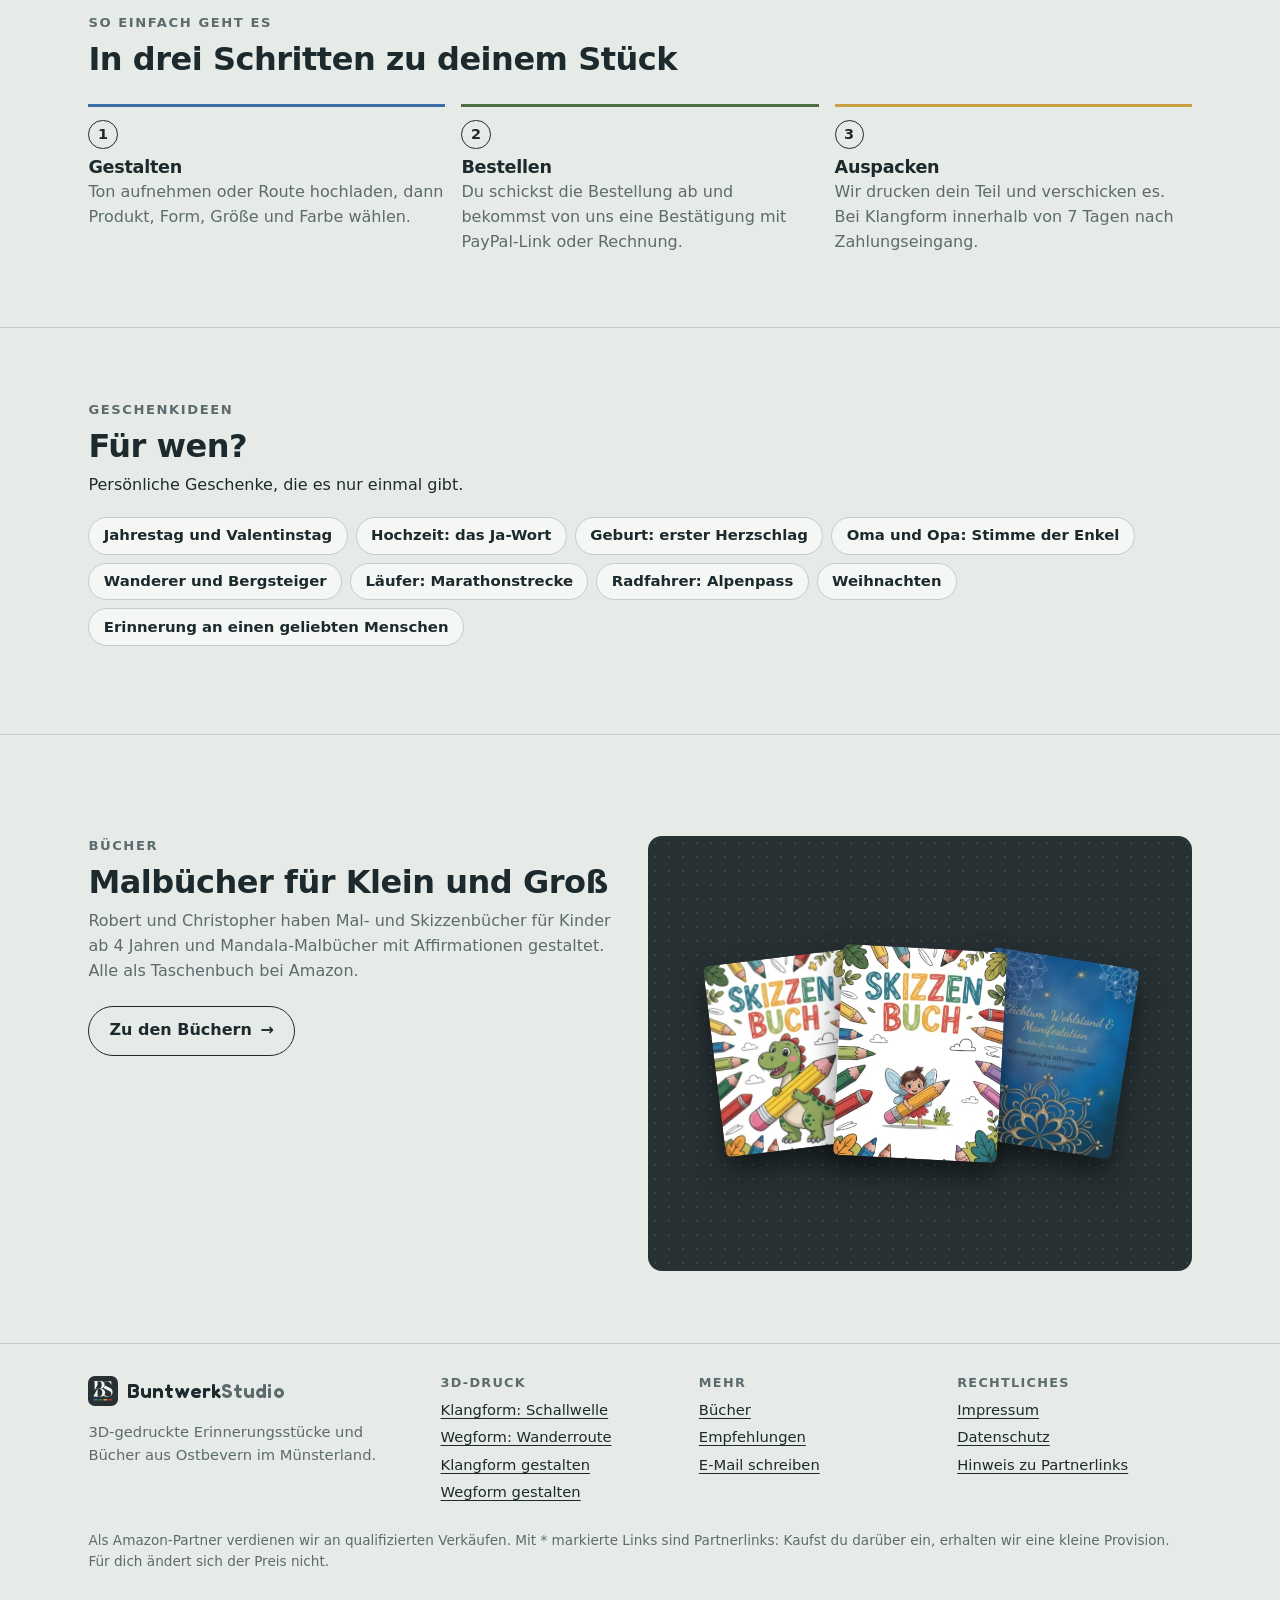
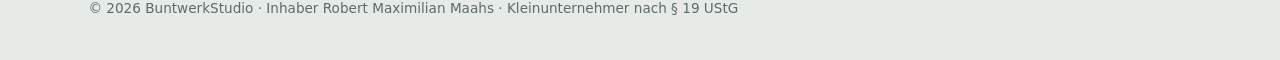
==== commit a4c28353: "B6: Hell/Dunkel-Schalter in der Kopfzeile (js/thema.js, gleich wie Klangform B12 und Wegform B18) Co" ====
--- a/index.html
+++ b/index.html
@@ -22,6 +22,7 @@
   <meta name="theme-color" content="#273134">
   <link rel="icon" href="/img/logo.svg">
   <link rel="preload" href="fonts/fredoka-600.woff" as="font" type="font/woff" crossorigin>
+  <script src="js/thema.js"></script>
   <link rel="stylesheet" href="css/style.css">
   <script type="application/ld+json">{"@context":"https://schema.org","@type":"Organization","@id":"https://buntwerkstudio.github.io/#organisation","name":"BuntwerkStudio","url":"https://buntwerkstudio.github.io/","logo":"https://buntwerkstudio.github.io/img/logo.png","email":"buntwerkstudio@gmail.com","founder":{"@type":"Person","name":"Robert Maximilian Maahs"},"address":{"@type":"PostalAddress","streetAddress":"Zum Fuchsbau 7","postalCode":"48346","addressLocality":"Ostbevern","addressRegion":"Nordrhein-Westfalen","addressCountry":"DE"},"brand":[{"@type":"Brand","name":"Klangform"},{"@type":"Brand","name":"Wegform"}],"sameAs":["https://klangform.netlify.app/","https://tracks-and-trails.netlify.app/"]}</script><script type="application/ld+json">{"@context":"https://schema.org","@type":"WebSite","name":"BuntwerkStudio","url":"https://buntwerkstudio.github.io/","inLanguage":"de-DE","publisher":{"@id":"https://buntwerkstudio.github.io/#organisation"}}</script>
 </head>
--- a/css/style.css
+++ b/css/style.css
@@ -264,3 +264,21 @@
 .collage .dreh0 { transform: rotate(-7deg); }
 .collage .dreh1 { transform: rotate(3deg); }
 .collage .dreh2 { transform: rotate(9deg); }
+
+/* ---------- Hell/Dunkel-Schalter in der Kopfzeile (js/thema.js, Website, Klangform B12, Wegform B18) ---------- */
+.kopfzeile { position: relative; }
+.kopfzeile .menue { margin-left: auto; }
+.thema-knopf {
+  flex: none; display: inline-flex; align-items: center; justify-content: center;
+  width: 2.4rem; height: 2.4rem; margin: 0; padding: 0; border-radius: 999px;
+  border: 1.5px solid var(--linie); background: transparent; color: var(--tinte); cursor: pointer;
+}
+.thema-knopf svg { width: 1.2rem; height: 1.2rem; }
+.thema-knopf:hover { background: var(--flaeche); }
+.thema-knopf:focus-visible { outline: 3px solid var(--aktion); outline-offset: 2px; }
+@media (max-width: 640px) {
+  .kopfzeile .menue { margin-left: -.8rem; }
+  .thema-knopf { position: absolute; top: .75rem; right: clamp(1rem, 3vw, 2.5rem); }
+  .kopfzeile .wortmarke { margin-right: 3rem; }
+}
+@media print { .thema-knopf { display: none; } }
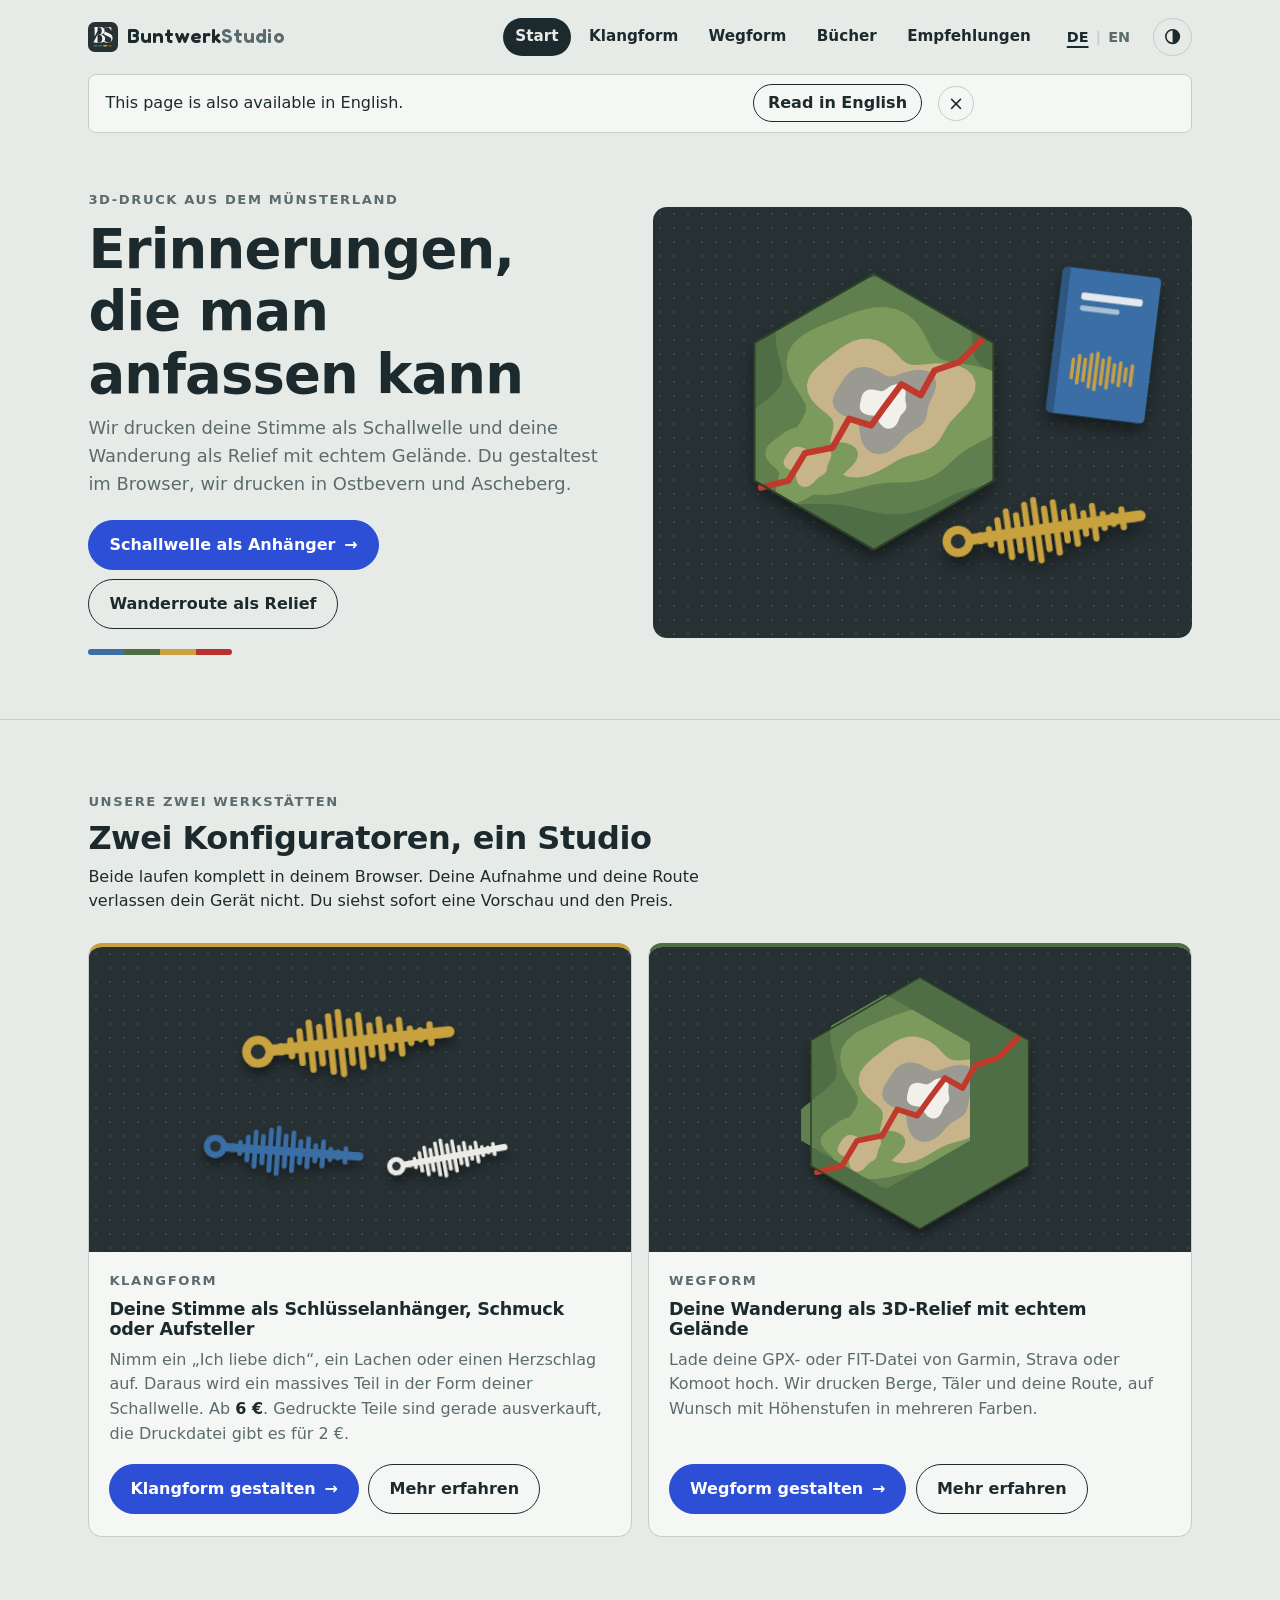
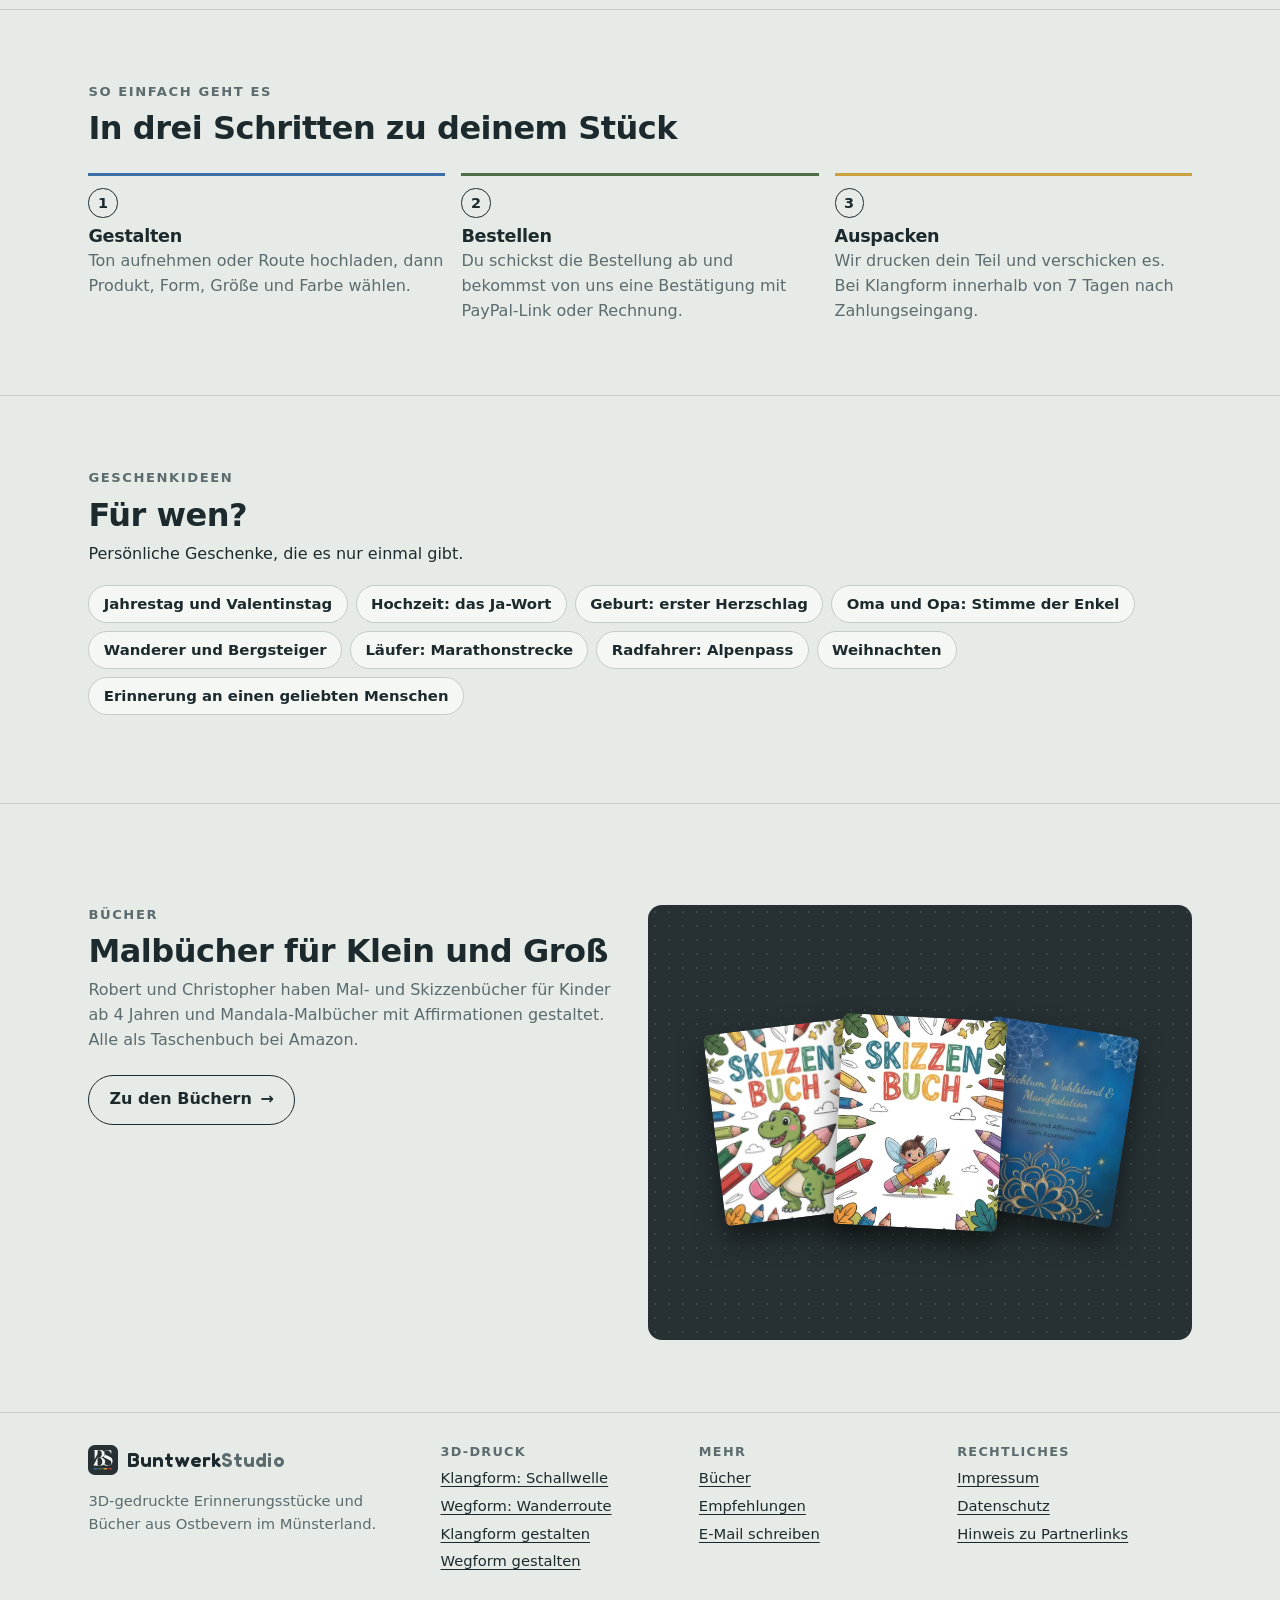
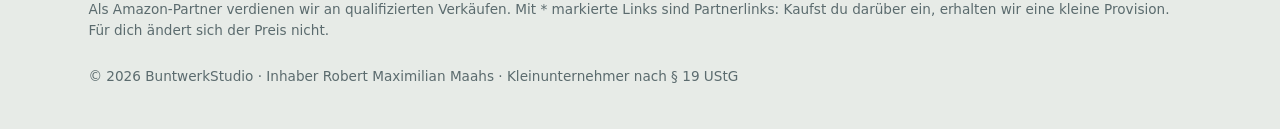
==== commit b264e9e4: "B7: Englische Seiten unter /en/, Schalter DE | EN (js/sprache.js), hreflang und Sitemap (= Klangform" ====
--- a/index.html
+++ b/index.html
@@ -9,6 +9,9 @@
   <meta name="description" content="Personalisierte 3D-Druck-Geschenke aus dem Münsterland: deine Stimme als Schallwellen-Anhänger (Klangform) und deine Wanderroute als 3D-Relief (Wegform). Dazu Malbücher für Kinder und Erwachsene.">
   <meta name="robots" content="index, follow, max-image-preview:large">
   <link rel="canonical" href="https://buntwerkstudio.github.io/">
+  <link rel="alternate" hreflang="de" href="https://buntwerkstudio.github.io/">
+  <link rel="alternate" hreflang="en" href="https://buntwerkstudio.github.io/en/">
+  <link rel="alternate" hreflang="x-default" href="https://buntwerkstudio.github.io/">
   <meta property="og:type" content="website">
   <meta property="og:locale" content="de_DE">
   <meta property="og:site_name" content="BuntwerkStudio">
@@ -27,7 +30,7 @@
   <script type="application/ld+json">{"@context":"https://schema.org","@type":"Organization","@id":"https://buntwerkstudio.github.io/#organisation","name":"BuntwerkStudio","url":"https://buntwerkstudio.github.io/","logo":"https://buntwerkstudio.github.io/img/logo.png","email":"buntwerkstudio@gmail.com","founder":{"@type":"Person","name":"Robert Maximilian Maahs"},"address":{"@type":"PostalAddress","streetAddress":"Zum Fuchsbau 7","postalCode":"48346","addressLocality":"Ostbevern","addressRegion":"Nordrhein-Westfalen","addressCountry":"DE"},"brand":[{"@type":"Brand","name":"Klangform"},{"@type":"Brand","name":"Wegform"}],"sameAs":["https://klangform.netlify.app/","https://tracks-and-trails.netlify.app/"]}</script><script type="application/ld+json">{"@context":"https://schema.org","@type":"WebSite","name":"BuntwerkStudio","url":"https://buntwerkstudio.github.io/","inLanguage":"de-DE","publisher":{"@id":"https://buntwerkstudio.github.io/#organisation"}}</script>
 </head>
 <body>
-<header class="huelle kopfzeile"><a class="wortmarke" href="./" aria-label="BuntwerkStudio – Startseite"><svg viewBox="0 0 320 320" aria-hidden="true"><rect width="320" height="320" rx="72" fill="#273134"/><path transform="translate(58 52) scale(.388)" fill="#f5f7f4" d="M369.5 1.1C341.8 5.3 320 16.7 300.1 37.3C295.1 42.5 295.2 43.6 300.6 49.3L304.1 53L308.9 45.8C311.5 41.8 317.3 35.1 321.7 30.9C339.4 14 360.9 7 386.1 9.8C398.3 11.1 406.1 13.4 417.4 19.1C443.4 32 467.1 60.8 481.6 96.9C485.3 106.2 486.1 107.5 488.4 107.8C489.9 108 491.2 107.6 491.5 106.8C491.8 106.1 491.6 83.3 491.2 56.2L490.5 6.9L484.5 12C480.8 15.2 478 16.8 477 16.4C467.3 12.6 440.9 5.4 426.5 2.8C414 0.5 379.7 -0.5 369.5 1.1ZM79.8 3.8C1.2 4 0 4 0 6C0 7.8 0.8 8 16.2 8.2L32.5 8.5L32.8 133.4C32.9 202.2 33.4 258.8 33.8 259.2C34.2 259.6 39.9 249.5 46.5 236.7C67.6 195.4 89.6 152.9 105.1 123.9L114 107.2L114 57.6L114 8L132.8 8C161.5 8 175.9 11.2 189.9 20.4C212.5 35.5 225.1 60.6 228.2 97.2C232 143 217.9 183.3 192 200.5C177.8 209.9 163 213 131.6 213C117.3 213 112 213.3 111.2 214.2C110.2 215.4 107.6 220.5 87 260.5C81.9 270.4 75.6 282.6 73 287.5C62.4 307.7 0 431.9 0 432.8C0 434.4 88 435.2 152.5 434.1C211.4 433.1 212.7 433.1 225 430.5C254.2 424.4 273.5 415.4 290.5 399.8C302.5 388.8 310.3 376.6 315.8 360.4C320.7 346.1 321.4 340.9 321.4 322.5C321.4 307.9 321.1 304.2 319.1 296.5C307.4 251.9 269.7 222.7 215.5 216.4C198.2 214.4 194.9 213.7 200.5 213.3C214.9 212.2 237.5 205.4 252.4 197.7C287.8 179.6 306 148.4 306 105.9C306 90.2 304.1 79.3 299.2 67.3C285.2 33 254.7 11.6 211.5 6C193 3.6 180.8 3.4 79.8 3.8ZM172 219.4C203 227.6 221.3 242.9 233.3 270.9C240.4 287.2 243 301.3 243 323C243 346.6 239.6 363.6 231.4 380.9C221.1 402.8 206.7 416.6 186 424.3C174.4 428.6 162.6 430 137.1 430L114 430L114 324.2C114 266 114.3 218 114.8 217.6C115.2 217.2 126.8 217 140.5 217.2C159.8 217.6 167 218.1 172 219.4ZM315.5 122C313.4 143.4 303.2 166.5 288.4 182.9C286 185.6 284 188.4 284 189.2C284 192.9 298.7 206.3 314.1 216.6C322 221.8 340.8 231.6 356.5 238.7C360.4 240.4 366.5 243.2 370.3 244.9C374 246.6 385.9 251.8 396.8 256.6C437.1 274.4 454.8 284.6 468.5 298.4C485.6 315.5 493.3 332.1 493.4 352C493.6 386.1 470 413.6 431.5 424.2C426.5 425.6 419.8 426.2 408 426.6C393.5 427.1 390.4 426.9 382 425C357.2 419.4 333.6 404 320.9 384.9L316.5 378.3L310 389.3C306 396.1 300.7 403.4 296.2 408.2L288.8 416L291.7 417.1C299.3 420.1 319.6 426.3 329 428.5C347.4 432.8 355.2 433.9 373.4 435.2C418 438.1 450.4 430.3 476.9 410.1C508.8 385.7 525.2 349.1 525.2 302.5C525.1 271.9 517.8 249.8 500.6 228.3C485.6 209.7 464.4 195.7 430 181.7C425.3 179.8 414.1 175.2 405 171.6C383.3 162.8 356.7 149.6 345.5 142.2C336.3 136.1 324.8 125.6 319.3 118.5L316.2 114.6L315.5 122Z"/><rect x="58" y="246" width="44" height="14" rx="7" fill="#3a6ea5"/><rect x="110" y="246" width="44" height="14" rx="7" fill="#4f6e45"/><rect x="162" y="246" width="44" height="14" rx="7" fill="#c9a23f"/><rect x="214" y="246" width="44" height="14" rx="7" fill="#b8312f"/></svg><span>Buntwerk<b>Studio</b></span></a><nav class="menue" aria-label="Hauptmenü"><a href="./" aria-current="page">Start</a><a href="schallwelle-anhaenger.html">Klangform</a><a href="wanderroute-3d-relief.html">Wegform</a><a href="buecher.html">Bücher</a><a href="empfehlungen.html">Empfehlungen</a></nav></header>
+<header class="huelle kopfzeile"><a class="wortmarke" href="./" aria-label="BuntwerkStudio – Startseite"><svg viewBox="0 0 320 320" aria-hidden="true"><rect width="320" height="320" rx="72" fill="#273134"/><path transform="translate(58 52) scale(.388)" fill="#f5f7f4" d="M369.5 1.1C341.8 5.3 320 16.7 300.1 37.3C295.1 42.5 295.2 43.6 300.6 49.3L304.1 53L308.9 45.8C311.5 41.8 317.3 35.1 321.7 30.9C339.4 14 360.9 7 386.1 9.8C398.3 11.1 406.1 13.4 417.4 19.1C443.4 32 467.1 60.8 481.6 96.9C485.3 106.2 486.1 107.5 488.4 107.8C489.9 108 491.2 107.6 491.5 106.8C491.8 106.1 491.6 83.3 491.2 56.2L490.5 6.9L484.5 12C480.8 15.2 478 16.8 477 16.4C467.3 12.6 440.9 5.4 426.5 2.8C414 0.5 379.7 -0.5 369.5 1.1ZM79.8 3.8C1.2 4 0 4 0 6C0 7.8 0.8 8 16.2 8.2L32.5 8.5L32.8 133.4C32.9 202.2 33.4 258.8 33.8 259.2C34.2 259.6 39.9 249.5 46.5 236.7C67.6 195.4 89.6 152.9 105.1 123.9L114 107.2L114 57.6L114 8L132.8 8C161.5 8 175.9 11.2 189.9 20.4C212.5 35.5 225.1 60.6 228.2 97.2C232 143 217.9 183.3 192 200.5C177.8 209.9 163 213 131.6 213C117.3 213 112 213.3 111.2 214.2C110.2 215.4 107.6 220.5 87 260.5C81.9 270.4 75.6 282.6 73 287.5C62.4 307.7 0 431.9 0 432.8C0 434.4 88 435.2 152.5 434.1C211.4 433.1 212.7 433.1 225 430.5C254.2 424.4 273.5 415.4 290.5 399.8C302.5 388.8 310.3 376.6 315.8 360.4C320.7 346.1 321.4 340.9 321.4 322.5C321.4 307.9 321.1 304.2 319.1 296.5C307.4 251.9 269.7 222.7 215.5 216.4C198.2 214.4 194.9 213.7 200.5 213.3C214.9 212.2 237.5 205.4 252.4 197.7C287.8 179.6 306 148.4 306 105.9C306 90.2 304.1 79.3 299.2 67.3C285.2 33 254.7 11.6 211.5 6C193 3.6 180.8 3.4 79.8 3.8ZM172 219.4C203 227.6 221.3 242.9 233.3 270.9C240.4 287.2 243 301.3 243 323C243 346.6 239.6 363.6 231.4 380.9C221.1 402.8 206.7 416.6 186 424.3C174.4 428.6 162.6 430 137.1 430L114 430L114 324.2C114 266 114.3 218 114.8 217.6C115.2 217.2 126.8 217 140.5 217.2C159.8 217.6 167 218.1 172 219.4ZM315.5 122C313.4 143.4 303.2 166.5 288.4 182.9C286 185.6 284 188.4 284 189.2C284 192.9 298.7 206.3 314.1 216.6C322 221.8 340.8 231.6 356.5 238.7C360.4 240.4 366.5 243.2 370.3 244.9C374 246.6 385.9 251.8 396.8 256.6C437.1 274.4 454.8 284.6 468.5 298.4C485.6 315.5 493.3 332.1 493.4 352C493.6 386.1 470 413.6 431.5 424.2C426.5 425.6 419.8 426.2 408 426.6C393.5 427.1 390.4 426.9 382 425C357.2 419.4 333.6 404 320.9 384.9L316.5 378.3L310 389.3C306 396.1 300.7 403.4 296.2 408.2L288.8 416L291.7 417.1C299.3 420.1 319.6 426.3 329 428.5C347.4 432.8 355.2 433.9 373.4 435.2C418 438.1 450.4 430.3 476.9 410.1C508.8 385.7 525.2 349.1 525.2 302.5C525.1 271.9 517.8 249.8 500.6 228.3C485.6 209.7 464.4 195.7 430 181.7C425.3 179.8 414.1 175.2 405 171.6C383.3 162.8 356.7 149.6 345.5 142.2C336.3 136.1 324.8 125.6 319.3 118.5L316.2 114.6L315.5 122Z"/><rect x="58" y="246" width="44" height="14" rx="7" fill="#3a6ea5"/><rect x="110" y="246" width="44" height="14" rx="7" fill="#4f6e45"/><rect x="162" y="246" width="44" height="14" rx="7" fill="#c9a23f"/><rect x="214" y="246" width="44" height="14" rx="7" fill="#b8312f"/></svg><span>Buntwerk<b>Studio</b></span></a><nav class="menue" aria-label="Hauptmenü"><a href="./" aria-current="page">Start</a><a href="schallwelle-anhaenger.html">Klangform</a><a href="wanderroute-3d-relief.html">Wegform</a><a href="buecher.html">Bücher</a><a href="empfehlungen.html">Empfehlungen</a></nav><nav class="sprache" aria-label="Sprache / Language"><a href="./" lang="de" hreflang="de" data-sprache="de" title="Deutsch" aria-current="true">DE</a><span aria-hidden="true">|</span><a href="en/" lang="en" hreflang="en" data-sprache="en" title="English">EN</a></nav></header>
 <main>
 <section class="huelle held">
   <div>
@@ -125,5 +128,6 @@
   <p class="klein">© 2026 BuntwerkStudio · Inhaber Robert Maximilian Maahs · Kleinunternehmer nach § 19 UStG</p>
 </div></footer>
 <script src="js/partner.js" defer></script>
+<script src="js/sprache.js" defer></script>
 </body>
 </html>
--- a/css/style.css
+++ b/css/style.css
@@ -282,3 +282,29 @@
   .kopfzeile .wortmarke { margin-right: 3rem; }
 }
 @media print { .thema-knopf { display: none; } }
+
+/* ---------- Sprachwechsel DE | EN in der Kopfzeile (js/sprache.js, Aufgabe B7) ---------- */
+.sprache { flex: none; display: inline-flex; align-items: center; font-weight: 600; font-size: .9rem; }
+.sprache span { color: var(--linie); }
+.sprache a { text-decoration: none; color: var(--leise); padding: .45rem .45rem; border-radius: 999px; }
+.sprache a[aria-current] { color: var(--tinte); text-decoration: underline; text-decoration-thickness: 2px; text-underline-offset: .25em; }
+.sprache a:hover { background: var(--flaeche); }
+.sprache a:focus-visible { outline: 3px solid var(--aktion); outline-offset: 2px; }
+.sprach-hinweis {
+  display: flex; flex-wrap: wrap; align-items: center; gap: .5rem 1rem;
+  background: var(--flaeche); border: 1.5px solid var(--linie); border-radius: var(--radius-klein);
+  padding: .6rem .8rem .6rem 1rem; margin-bottom: .6rem;
+}
+.sprach-hinweis p { margin: 0; flex: 1 1 14rem; }
+.sprach-hinweis .zweit { padding: .35rem .9rem; }
+.sprach-zu {
+  flex: none; width: 2.2rem; height: 2.2rem; border-radius: 999px; border: 1.5px solid var(--linie);
+  background: transparent; color: var(--tinte); font: inherit; font-size: 1.2rem; line-height: 1; cursor: pointer;
+}
+.sprach-zu:hover { background: var(--grund); }
+.sprach-zu:focus-visible { outline: 3px solid var(--aktion); outline-offset: 2px; }
+@media (max-width: 640px) {
+  .sprache { position: absolute; top: .75rem; height: 2.4rem; right: calc(clamp(1rem, 3vw, 2.5rem) + 2.9rem); }
+  .kopfzeile .wortmarke { margin-right: 8rem; }
+}
+@media print { .sprache, .sprach-hinweis { display: none; } }
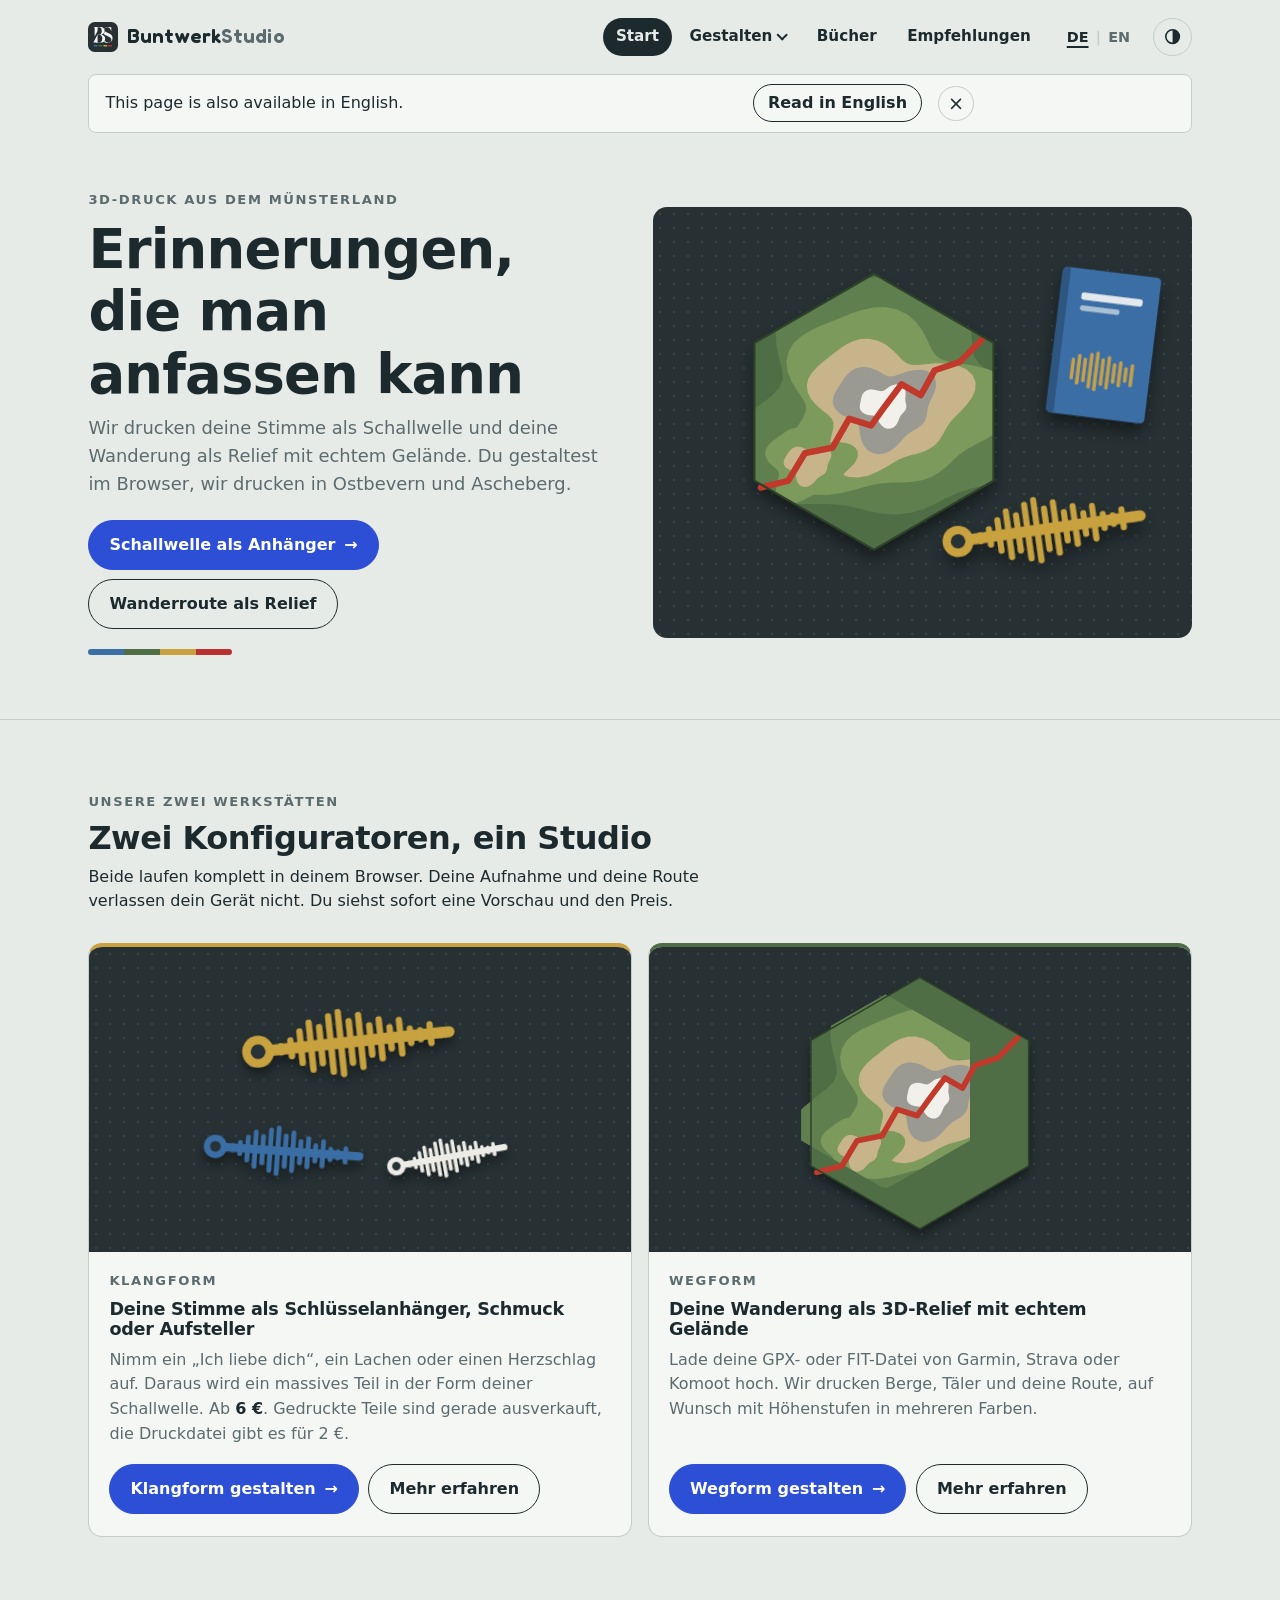
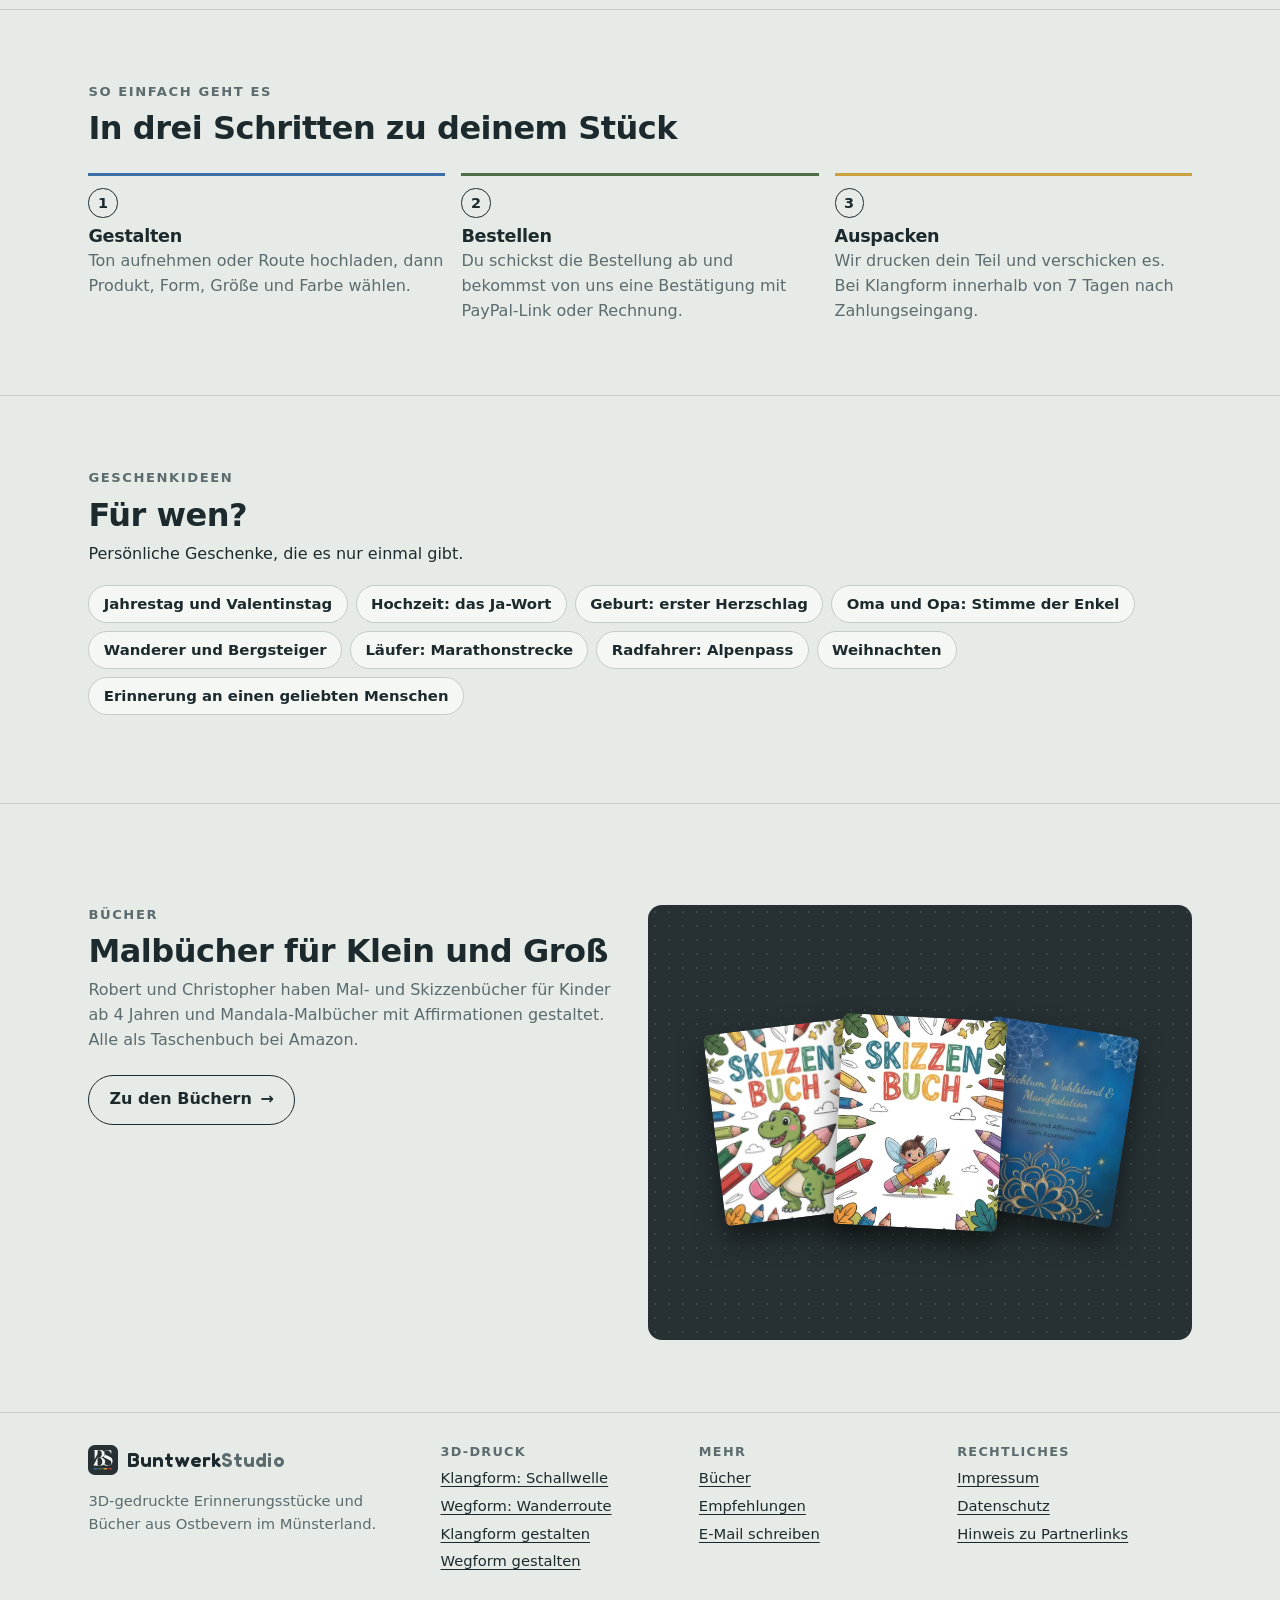
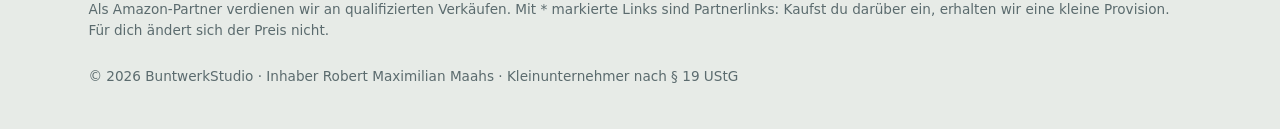
==== commit ec76e114: "Menü: Oberpunkt „Gestalten“/„Create“ mit Untermenü Klangform und Wegform (details/summary, js/menue." ====
--- a/index.html
+++ b/index.html
@@ -8,17 +8,17 @@
   <title>BuntwerkStudio – Schallwelle und Wanderroute als 3D-Druck</title>
   <meta name="description" content="Personalisierte 3D-Druck-Geschenke aus dem Münsterland: deine Stimme als Schallwellen-Anhänger (Klangform) und deine Wanderroute als 3D-Relief (Wegform). Dazu Malbücher für Kinder und Erwachsene.">
   <meta name="robots" content="index, follow, max-image-preview:large">
-  <link rel="canonical" href="https://buntwerkstudio.github.io/">
-  <link rel="alternate" hreflang="de" href="https://buntwerkstudio.github.io/">
-  <link rel="alternate" hreflang="en" href="https://buntwerkstudio.github.io/en/">
-  <link rel="alternate" hreflang="x-default" href="https://buntwerkstudio.github.io/">
+  <link rel="canonical" href="https://buntwerkstudio.de/">
+  <link rel="alternate" hreflang="de" href="https://buntwerkstudio.de/">
+  <link rel="alternate" hreflang="en" href="https://buntwerkstudio.de/en/">
+  <link rel="alternate" hreflang="x-default" href="https://buntwerkstudio.de/">
   <meta property="og:type" content="website">
   <meta property="og:locale" content="de_DE">
   <meta property="og:site_name" content="BuntwerkStudio">
   <meta property="og:title" content="BuntwerkStudio – Schallwelle und Wanderroute als 3D-Druck">
   <meta property="og:description" content="Personalisierte 3D-Druck-Geschenke aus dem Münsterland: deine Stimme als Schallwellen-Anhänger (Klangform) und deine Wanderroute als 3D-Relief (Wegform). Dazu Malbücher für Kinder und Erwachsene.">
-  <meta property="og:url" content="https://buntwerkstudio.github.io/">
-  <meta property="og:image" content="https://buntwerkstudio.github.io/img/vorschau.png">
+  <meta property="og:url" content="https://buntwerkstudio.de/">
+  <meta property="og:image" content="https://buntwerkstudio.de/img/vorschau.png">
   <meta property="og:image:width" content="1200">
   <meta property="og:image:height" content="630">
   <meta name="twitter:card" content="summary_large_image">
@@ -27,10 +27,10 @@
   <link rel="preload" href="fonts/fredoka-600.woff" as="font" type="font/woff" crossorigin>
   <script src="js/thema.js"></script>
   <link rel="stylesheet" href="css/style.css">
-  <script type="application/ld+json">{"@context":"https://schema.org","@type":"Organization","@id":"https://buntwerkstudio.github.io/#organisation","name":"BuntwerkStudio","url":"https://buntwerkstudio.github.io/","logo":"https://buntwerkstudio.github.io/img/logo.png","email":"buntwerkstudio@gmail.com","founder":{"@type":"Person","name":"Robert Maximilian Maahs"},"address":{"@type":"PostalAddress","streetAddress":"Zum Fuchsbau 7","postalCode":"48346","addressLocality":"Ostbevern","addressRegion":"Nordrhein-Westfalen","addressCountry":"DE"},"brand":[{"@type":"Brand","name":"Klangform"},{"@type":"Brand","name":"Wegform"}],"sameAs":["https://klangform.netlify.app/","https://tracks-and-trails.netlify.app/"]}</script><script type="application/ld+json">{"@context":"https://schema.org","@type":"WebSite","name":"BuntwerkStudio","url":"https://buntwerkstudio.github.io/","inLanguage":"de-DE","publisher":{"@id":"https://buntwerkstudio.github.io/#organisation"}}</script>
+  <script type="application/ld+json">{"@context":"https://schema.org","@type":"Organization","@id":"https://buntwerkstudio.de/#organisation","name":"BuntwerkStudio","url":"https://buntwerkstudio.de/","logo":"https://buntwerkstudio.de/img/logo.png","email":"buntwerkstudio@gmail.com","founder":{"@type":"Person","name":"Robert Maximilian Maahs"},"address":{"@type":"PostalAddress","streetAddress":"Zum Fuchsbau 7","postalCode":"48346","addressLocality":"Ostbevern","addressRegion":"Nordrhein-Westfalen","addressCountry":"DE"},"brand":[{"@type":"Brand","name":"Klangform"},{"@type":"Brand","name":"Wegform"}],"sameAs":["https://klangform.netlify.app/","https://tracks-and-trails.netlify.app/"]}</script><script type="application/ld+json">{"@context":"https://schema.org","@type":"WebSite","name":"BuntwerkStudio","url":"https://buntwerkstudio.de/","inLanguage":"de-DE","publisher":{"@id":"https://buntwerkstudio.de/#organisation"}}</script>
 </head>
 <body>
-<header class="huelle kopfzeile"><a class="wortmarke" href="./" aria-label="BuntwerkStudio – Startseite"><svg viewBox="0 0 320 320" aria-hidden="true"><rect width="320" height="320" rx="72" fill="#273134"/><path transform="translate(58 52) scale(.388)" fill="#f5f7f4" d="M369.5 1.1C341.8 5.3 320 16.7 300.1 37.3C295.1 42.5 295.2 43.6 300.6 49.3L304.1 53L308.9 45.8C311.5 41.8 317.3 35.1 321.7 30.9C339.4 14 360.9 7 386.1 9.8C398.3 11.1 406.1 13.4 417.4 19.1C443.4 32 467.1 60.8 481.6 96.9C485.3 106.2 486.1 107.5 488.4 107.8C489.9 108 491.2 107.6 491.5 106.8C491.8 106.1 491.6 83.3 491.2 56.2L490.5 6.9L484.5 12C480.8 15.2 478 16.8 477 16.4C467.3 12.6 440.9 5.4 426.5 2.8C414 0.5 379.7 -0.5 369.5 1.1ZM79.8 3.8C1.2 4 0 4 0 6C0 7.8 0.8 8 16.2 8.2L32.5 8.5L32.8 133.4C32.9 202.2 33.4 258.8 33.8 259.2C34.2 259.6 39.9 249.5 46.5 236.7C67.6 195.4 89.6 152.9 105.1 123.9L114 107.2L114 57.6L114 8L132.8 8C161.5 8 175.9 11.2 189.9 20.4C212.5 35.5 225.1 60.6 228.2 97.2C232 143 217.9 183.3 192 200.5C177.8 209.9 163 213 131.6 213C117.3 213 112 213.3 111.2 214.2C110.2 215.4 107.6 220.5 87 260.5C81.9 270.4 75.6 282.6 73 287.5C62.4 307.7 0 431.9 0 432.8C0 434.4 88 435.2 152.5 434.1C211.4 433.1 212.7 433.1 225 430.5C254.2 424.4 273.5 415.4 290.5 399.8C302.5 388.8 310.3 376.6 315.8 360.4C320.7 346.1 321.4 340.9 321.4 322.5C321.4 307.9 321.1 304.2 319.1 296.5C307.4 251.9 269.7 222.7 215.5 216.4C198.2 214.4 194.9 213.7 200.5 213.3C214.9 212.2 237.5 205.4 252.4 197.7C287.8 179.6 306 148.4 306 105.9C306 90.2 304.1 79.3 299.2 67.3C285.2 33 254.7 11.6 211.5 6C193 3.6 180.8 3.4 79.8 3.8ZM172 219.4C203 227.6 221.3 242.9 233.3 270.9C240.4 287.2 243 301.3 243 323C243 346.6 239.6 363.6 231.4 380.9C221.1 402.8 206.7 416.6 186 424.3C174.4 428.6 162.6 430 137.1 430L114 430L114 324.2C114 266 114.3 218 114.8 217.6C115.2 217.2 126.8 217 140.5 217.2C159.8 217.6 167 218.1 172 219.4ZM315.5 122C313.4 143.4 303.2 166.5 288.4 182.9C286 185.6 284 188.4 284 189.2C284 192.9 298.7 206.3 314.1 216.6C322 221.8 340.8 231.6 356.5 238.7C360.4 240.4 366.5 243.2 370.3 244.9C374 246.6 385.9 251.8 396.8 256.6C437.1 274.4 454.8 284.6 468.5 298.4C485.6 315.5 493.3 332.1 493.4 352C493.6 386.1 470 413.6 431.5 424.2C426.5 425.6 419.8 426.2 408 426.6C393.5 427.1 390.4 426.9 382 425C357.2 419.4 333.6 404 320.9 384.9L316.5 378.3L310 389.3C306 396.1 300.7 403.4 296.2 408.2L288.8 416L291.7 417.1C299.3 420.1 319.6 426.3 329 428.5C347.4 432.8 355.2 433.9 373.4 435.2C418 438.1 450.4 430.3 476.9 410.1C508.8 385.7 525.2 349.1 525.2 302.5C525.1 271.9 517.8 249.8 500.6 228.3C485.6 209.7 464.4 195.7 430 181.7C425.3 179.8 414.1 175.2 405 171.6C383.3 162.8 356.7 149.6 345.5 142.2C336.3 136.1 324.8 125.6 319.3 118.5L316.2 114.6L315.5 122Z"/><rect x="58" y="246" width="44" height="14" rx="7" fill="#3a6ea5"/><rect x="110" y="246" width="44" height="14" rx="7" fill="#4f6e45"/><rect x="162" y="246" width="44" height="14" rx="7" fill="#c9a23f"/><rect x="214" y="246" width="44" height="14" rx="7" fill="#b8312f"/></svg><span>Buntwerk<b>Studio</b></span></a><nav class="menue" aria-label="Hauptmenü"><a href="./" aria-current="page">Start</a><a href="schallwelle-anhaenger.html">Klangform</a><a href="wanderroute-3d-relief.html">Wegform</a><a href="buecher.html">Bücher</a><a href="empfehlungen.html">Empfehlungen</a></nav><nav class="sprache" aria-label="Sprache / Language"><a href="./" lang="de" hreflang="de" data-sprache="de" title="Deutsch" aria-current="true">DE</a><span aria-hidden="true">|</span><a href="en/" lang="en" hreflang="en" data-sprache="en" title="English">EN</a></nav></header>
+<header class="huelle kopfzeile"><a class="wortmarke" href="./" aria-label="BuntwerkStudio – Startseite"><svg viewBox="0 0 320 320" aria-hidden="true"><rect width="320" height="320" rx="72" fill="#273134"/><path transform="translate(58 52) scale(.388)" fill="#f5f7f4" d="M369.5 1.1C341.8 5.3 320 16.7 300.1 37.3C295.1 42.5 295.2 43.6 300.6 49.3L304.1 53L308.9 45.8C311.5 41.8 317.3 35.1 321.7 30.9C339.4 14 360.9 7 386.1 9.8C398.3 11.1 406.1 13.4 417.4 19.1C443.4 32 467.1 60.8 481.6 96.9C485.3 106.2 486.1 107.5 488.4 107.8C489.9 108 491.2 107.6 491.5 106.8C491.8 106.1 491.6 83.3 491.2 56.2L490.5 6.9L484.5 12C480.8 15.2 478 16.8 477 16.4C467.3 12.6 440.9 5.4 426.5 2.8C414 0.5 379.7 -0.5 369.5 1.1ZM79.8 3.8C1.2 4 0 4 0 6C0 7.8 0.8 8 16.2 8.2L32.5 8.5L32.8 133.4C32.9 202.2 33.4 258.8 33.8 259.2C34.2 259.6 39.9 249.5 46.5 236.7C67.6 195.4 89.6 152.9 105.1 123.9L114 107.2L114 57.6L114 8L132.8 8C161.5 8 175.9 11.2 189.9 20.4C212.5 35.5 225.1 60.6 228.2 97.2C232 143 217.9 183.3 192 200.5C177.8 209.9 163 213 131.6 213C117.3 213 112 213.3 111.2 214.2C110.2 215.4 107.6 220.5 87 260.5C81.9 270.4 75.6 282.6 73 287.5C62.4 307.7 0 431.9 0 432.8C0 434.4 88 435.2 152.5 434.1C211.4 433.1 212.7 433.1 225 430.5C254.2 424.4 273.5 415.4 290.5 399.8C302.5 388.8 310.3 376.6 315.8 360.4C320.7 346.1 321.4 340.9 321.4 322.5C321.4 307.9 321.1 304.2 319.1 296.5C307.4 251.9 269.7 222.7 215.5 216.4C198.2 214.4 194.9 213.7 200.5 213.3C214.9 212.2 237.5 205.4 252.4 197.7C287.8 179.6 306 148.4 306 105.9C306 90.2 304.1 79.3 299.2 67.3C285.2 33 254.7 11.6 211.5 6C193 3.6 180.8 3.4 79.8 3.8ZM172 219.4C203 227.6 221.3 242.9 233.3 270.9C240.4 287.2 243 301.3 243 323C243 346.6 239.6 363.6 231.4 380.9C221.1 402.8 206.7 416.6 186 424.3C174.4 428.6 162.6 430 137.1 430L114 430L114 324.2C114 266 114.3 218 114.8 217.6C115.2 217.2 126.8 217 140.5 217.2C159.8 217.6 167 218.1 172 219.4ZM315.5 122C313.4 143.4 303.2 166.5 288.4 182.9C286 185.6 284 188.4 284 189.2C284 192.9 298.7 206.3 314.1 216.6C322 221.8 340.8 231.6 356.5 238.7C360.4 240.4 366.5 243.2 370.3 244.9C374 246.6 385.9 251.8 396.8 256.6C437.1 274.4 454.8 284.6 468.5 298.4C485.6 315.5 493.3 332.1 493.4 352C493.6 386.1 470 413.6 431.5 424.2C426.5 425.6 419.8 426.2 408 426.6C393.5 427.1 390.4 426.9 382 425C357.2 419.4 333.6 404 320.9 384.9L316.5 378.3L310 389.3C306 396.1 300.7 403.4 296.2 408.2L288.8 416L291.7 417.1C299.3 420.1 319.6 426.3 329 428.5C347.4 432.8 355.2 433.9 373.4 435.2C418 438.1 450.4 430.3 476.9 410.1C508.8 385.7 525.2 349.1 525.2 302.5C525.1 271.9 517.8 249.8 500.6 228.3C485.6 209.7 464.4 195.7 430 181.7C425.3 179.8 414.1 175.2 405 171.6C383.3 162.8 356.7 149.6 345.5 142.2C336.3 136.1 324.8 125.6 319.3 118.5L316.2 114.6L315.5 122Z"/><rect x="58" y="246" width="44" height="14" rx="7" fill="#3a6ea5"/><rect x="110" y="246" width="44" height="14" rx="7" fill="#4f6e45"/><rect x="162" y="246" width="44" height="14" rx="7" fill="#c9a23f"/><rect x="214" y="246" width="44" height="14" rx="7" fill="#b8312f"/></svg><span>Buntwerk<b>Studio</b></span></a><nav class="menue" aria-label="Hauptmenü"><a href="./" aria-current="page">Start</a><details class="untermenue"><summary aria-expanded="false">Gestalten</summary><ul><li><a href="schallwelle-anhaenger.html">Klangform</a></li><li><a href="wanderroute-3d-relief.html">Wegform</a></li></ul></details><a href="buecher.html">Bücher</a><a href="empfehlungen.html">Empfehlungen</a></nav><nav class="sprache" aria-label="Sprache / Language"><a href="./" lang="de" hreflang="de" data-sprache="de" title="Deutsch" aria-current="true">DE</a><span aria-hidden="true">|</span><a href="en/" lang="en" hreflang="en" data-sprache="en" title="English">EN</a></nav></header>
 <main>
 <section class="huelle held">
   <div>
@@ -129,5 +129,6 @@
 </div></footer>
 <script src="js/partner.js" defer></script>
 <script src="js/sprache.js" defer></script>
+<script src="js/menue.js" defer></script>
 </body>
 </html>
--- a/css/style.css
+++ b/css/style.css
@@ -93,6 +93,33 @@
 .menue a:hover { background: var(--flaeche); }
 .menue a[aria-current="page"] { background: var(--tinte); color: var(--grund); }
 
+/* Oberpunkt mit Untermenü, z. B. „Gestalten“ (Aufgabe 2026-11-27_website_menue-gestalten, 28.11.2026) */
+.menue .untermenue { position: relative; background: none; border: 0; border-radius: 0; padding: 0; }
+.menue .untermenue[open] > summary { border-bottom: 0; }
+.menue summary {
+  list-style: none; cursor: pointer; user-select: none;
+  display: inline-flex; align-items: center; gap: .35rem;
+  font-weight: 600; font-size: .95rem; padding: .45rem .8rem; border-radius: 999px;
+}
+.menue summary::-webkit-details-marker { display: none; }
+.menue summary::after {
+  content: ""; width: .42em; height: .42em; margin-top: -.2em;
+  border-right: 2px solid currentColor; border-bottom: 2px solid currentColor;
+  transform: rotate(45deg); transition: transform .15s;
+}
+.menue details[open] > summary::after { transform: rotate(225deg); margin-top: .2em; }
+.menue summary:hover { background: var(--flaeche); }
+.menue summary.aktiv { background: var(--tinte); color: var(--grund); }
+.menue summary:focus-visible, .menue a:focus-visible { outline: 3px solid var(--aktion); outline-offset: 2px; }
+.menue .untermenue ul {
+  list-style: none; margin: 0; padding: .3rem;
+  position: absolute; top: calc(100% + .3rem); left: 0; z-index: 20; min-width: 11rem;
+  background: var(--flaeche); border: 1.5px solid var(--linie); border-radius: var(--radius-gross);
+  box-shadow: 0 8px 24px rgb(0 0 0 / .12);
+}
+.menue .untermenue li a { display: block; }
+.menue .untermenue li a:hover { background: var(--grund); }
+
 /* ---------- Knöpfe (wie Klangform) ---------- */
 .knoepfe { display: flex; flex-wrap: wrap; gap: .6rem; margin-top: 1.4rem; }
 .haupt, .zweit {
@@ -240,6 +267,9 @@
   .karten, .karten.drei, .ablauf { grid-template-columns: 1fr; }
   .kopfzeile { flex-direction: column; align-items: flex-start; gap: .6rem; }
   .menue { margin-left: -.8rem; }
+  .menue details.untermenue[open] { flex-basis: 100%; }
+  .menue .untermenue ul { position: static; display: flex; flex-wrap: wrap; gap: .2rem .3rem; min-width: 0; margin: .15rem 0 .2rem 1.2rem; padding: 0; background: none; border: 0; box-shadow: none; }
+  .menue .untermenue li a { display: inline-block; }
   .knoepfe > a { flex: 1 1 auto; justify-content: center; }
   .fuss-raster { grid-template-columns: 1fr; }
 }
